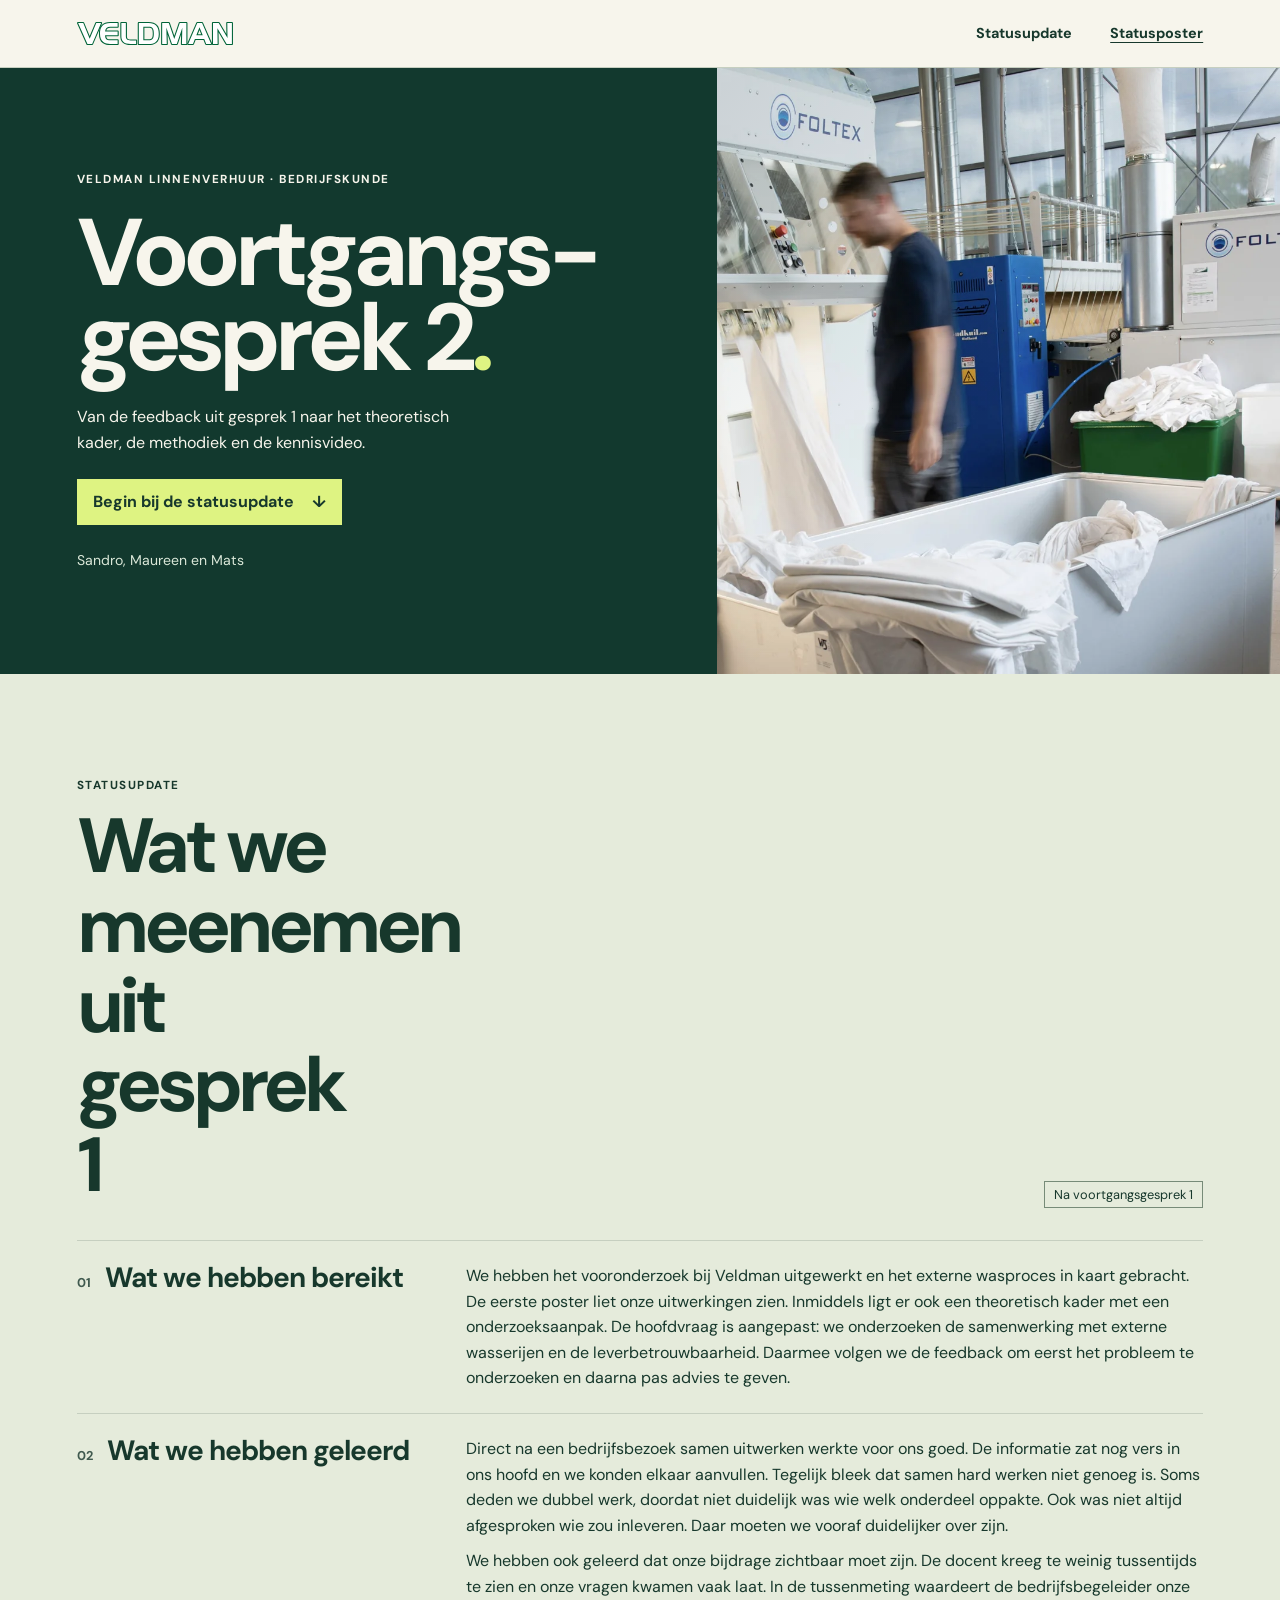
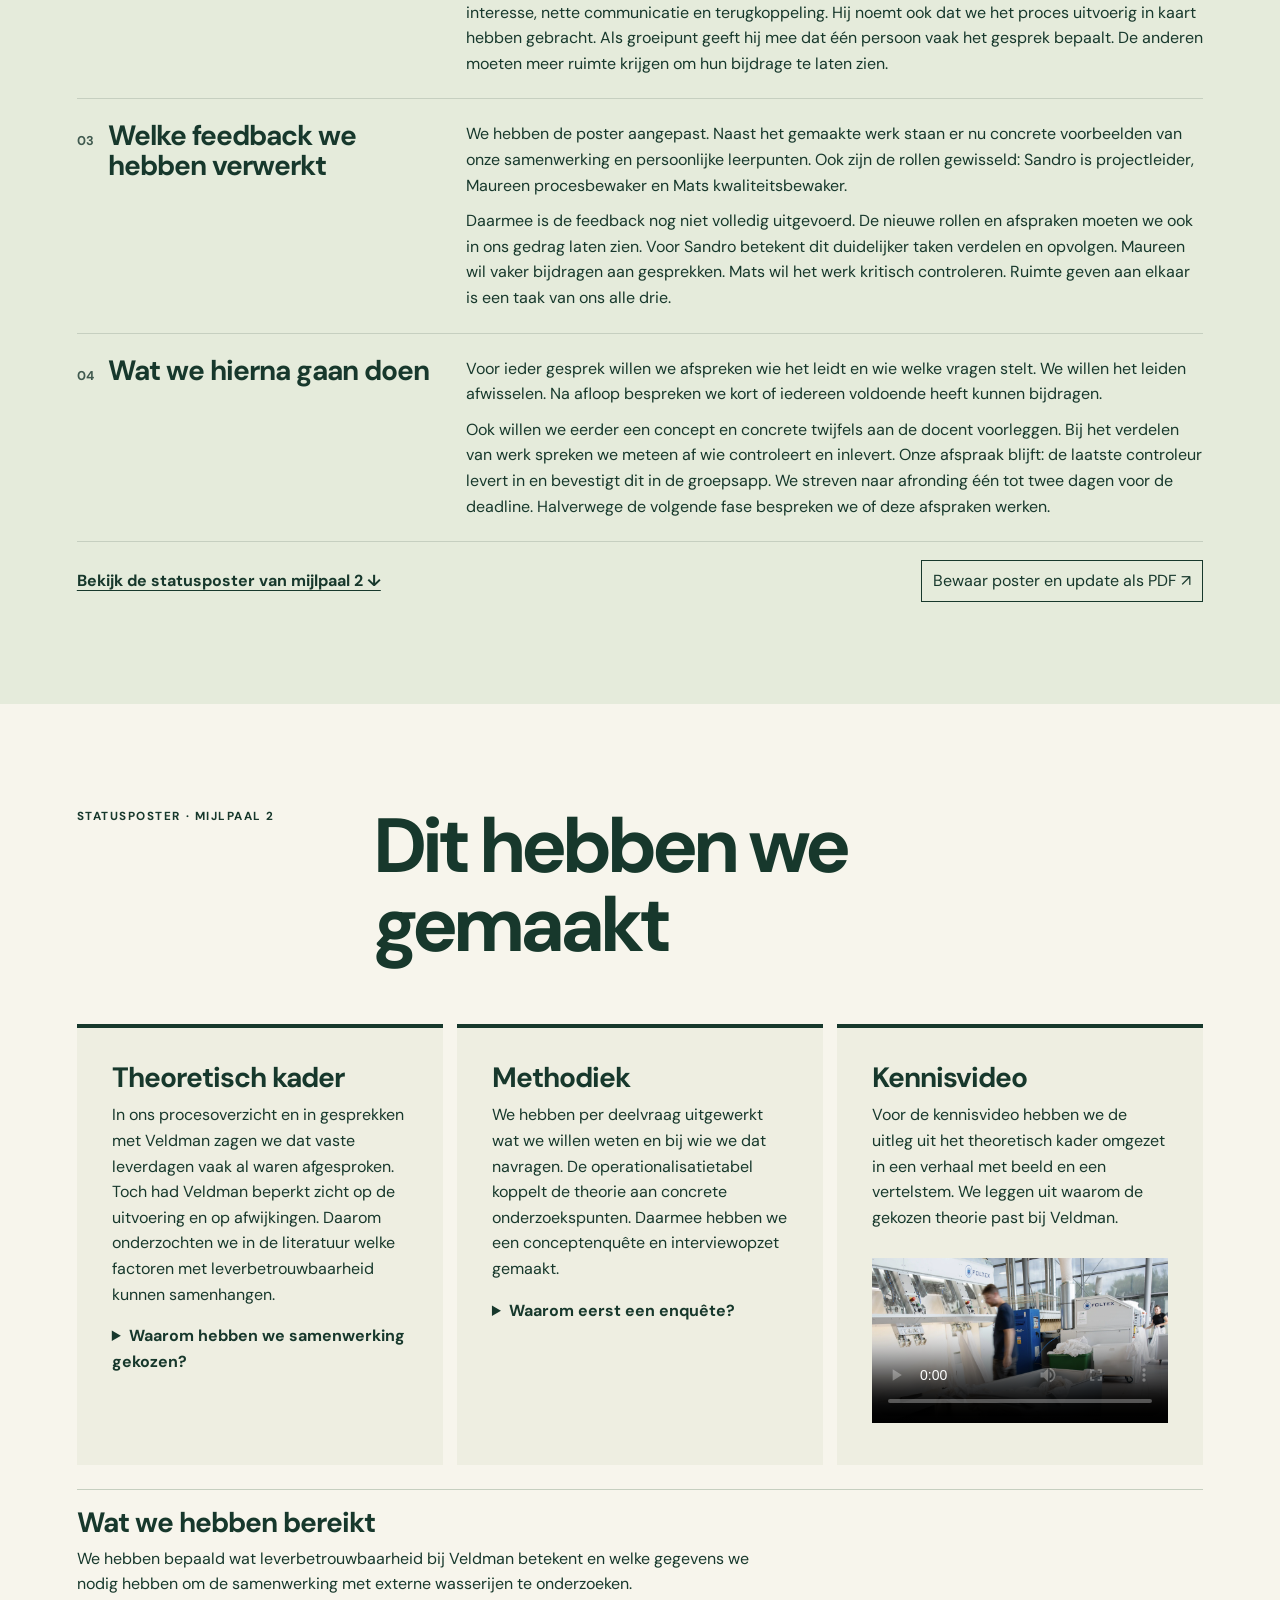
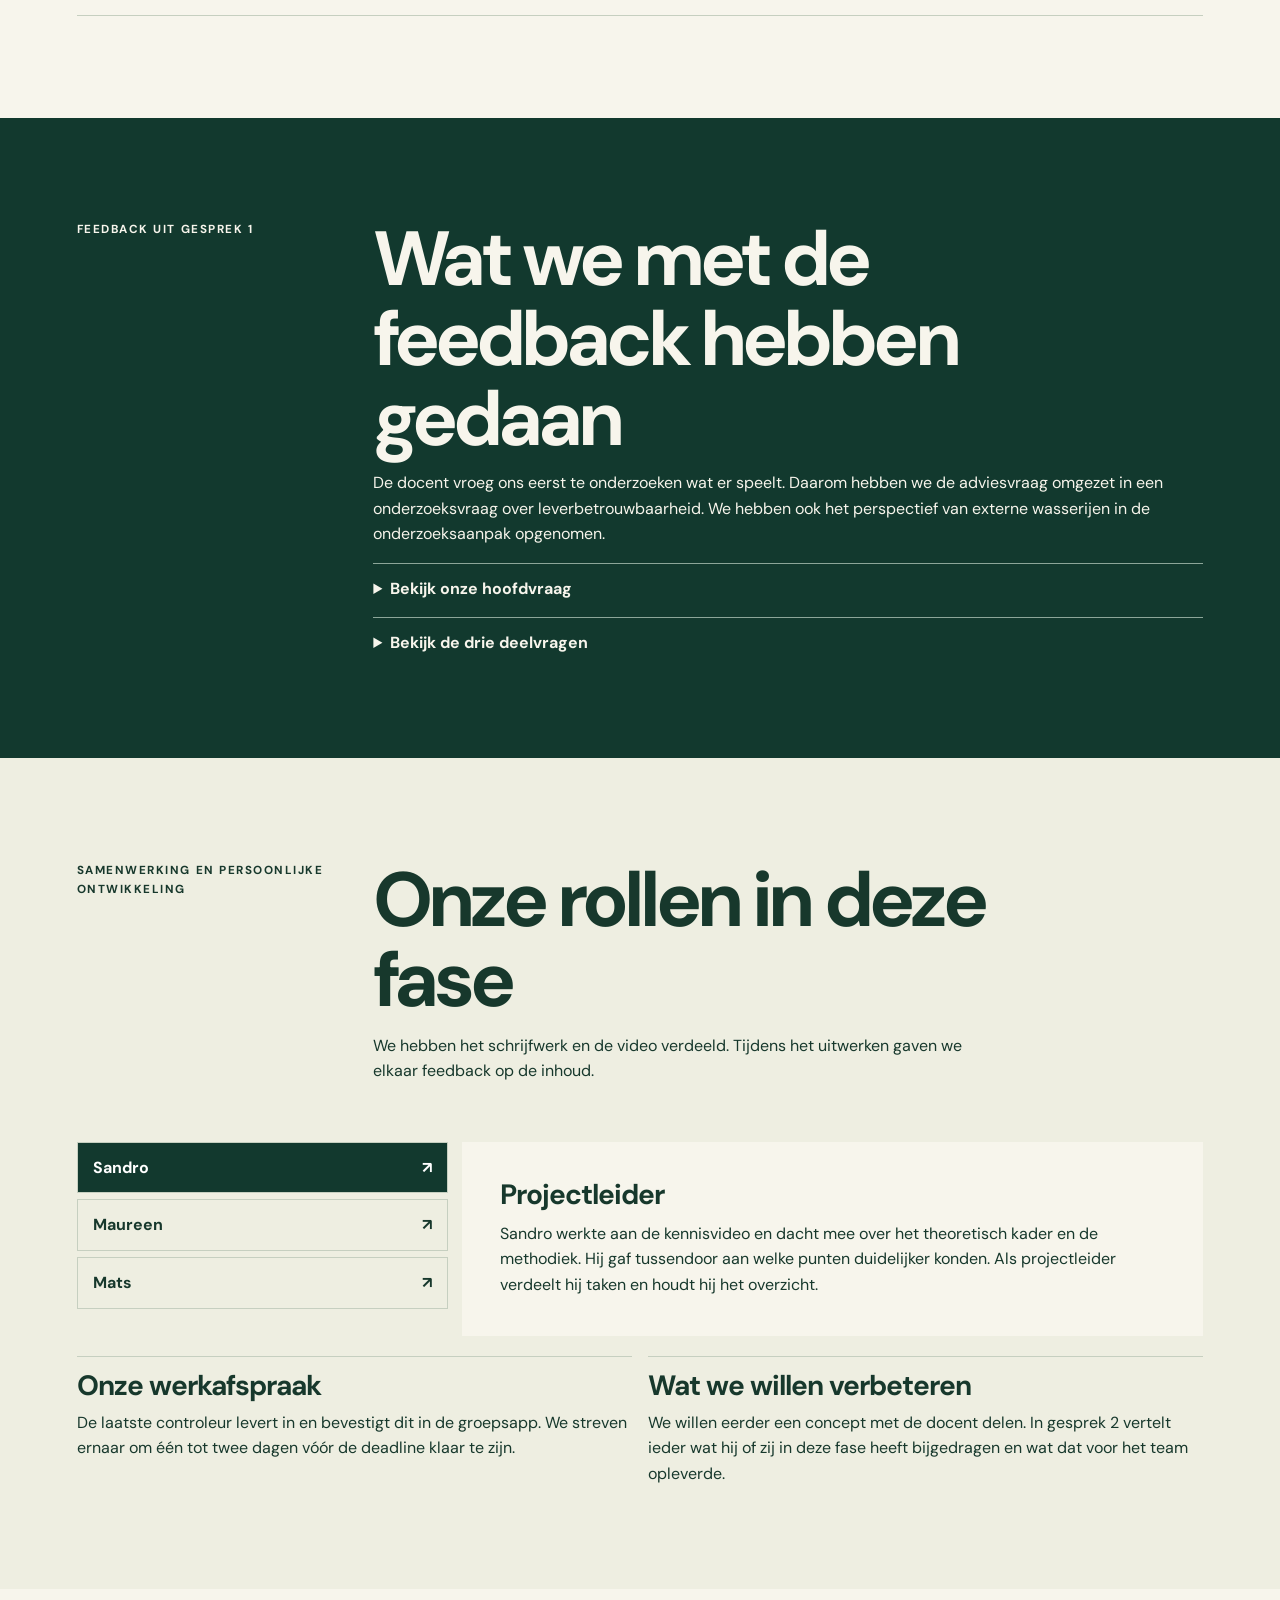
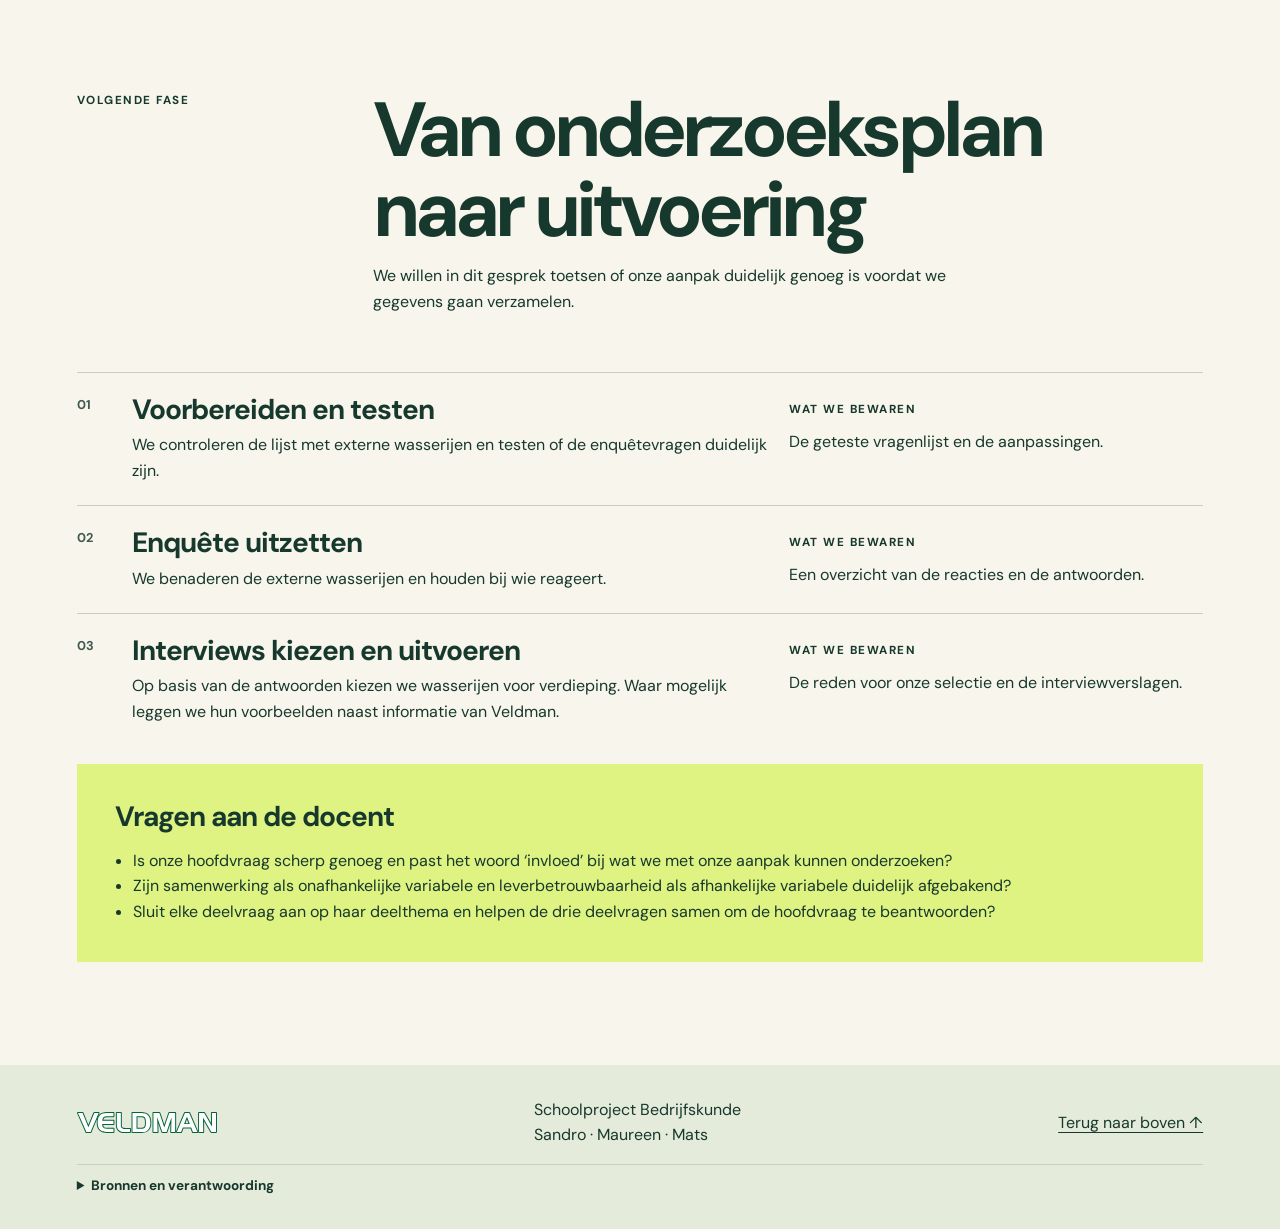
==== mijlpaal-2-preview/index.html @ d560891e "Add files via upload" ====
<!doctype html><html lang="nl"><head><meta charset="utf-8"><meta name="viewport" content="width=device-width,initial-scale=1"><meta name="theme-color" content="#006438"><meta name="description" content="Statusposter en statusupdate van Voortgangsgesprek 2 bij Veldman Linnenverhuur."><title>Veldman Linnenverhuur | Voortgangsgesprek 2</title><link rel="icon" href="veldman.svg" type="image/svg+xml"><link rel="preload" href="dm-regular.ttf" as="font" type="font/ttf" crossorigin><link rel="preload" href="dm-bold.ttf" as="font" type="font/ttf" crossorigin><link rel="stylesheet" href="style.css"><script src="app.js" defer></script></head><body>
<a class="skip" href="#inhoud">Ga naar de inhoud</a>
<header class="topbar"><a href="#start" aria-label="Veldman, naar boven"><img src="veldman.svg" width="156" height="26" alt="Veldman"></a><nav aria-label="Poster en update"><a href="#statusupdate">Statusupdate</a><a href="#verkenning">Statusposter</a></nav><span class="edition">GESPREK 02</span><div class="scroll-progress" aria-hidden="true"></div></header>
<main id="inhoud">
<section class="hero" id="start">
  <div class="hero-inner">
    <p class="eyebrow">Veldman Linnenverhuur · Bedrijfskunde</p>
    <h1>Voortgangs&shy;gesprek 2<span>.</span></h1>
    <p>Van de feedback uit gesprek 1 naar het theoretisch kader, de methodiek en de kennisvideo.</p>
    <a class="primary-link" href="#statusupdate">Begin bij de statusupdate <span aria-hidden="true">↓</span></a>
    <p class="byline">Sandro, Maureen en Mats</p>
  </div>
  <figure class="hero-photo"><img src="linnen.webp" alt="Linnenverwerking bij Veldman" fetchpriority="high"></figure>
</section>
<section class="status-update" id="statusupdate" aria-labelledby="update-title">
<div class="update-heading"><div><p class="eyebrow">Statusupdate</p><h2 id="update-title">Wat we meenemen uit gesprek 1</h2></div><div class="update-intro"><span class="update-stamp">Na voortgangsgesprek 1</span></div></div>
<div class="update-body">
<article class="update-row"><div class="update-row-title"><span class="update-index">01</span><h3>Wat we hebben bereikt</h3></div><div class="update-copy"><p>We hebben het vooronderzoek bij Veldman uitgewerkt en het externe wasproces in kaart gebracht. De eerste poster liet onze uitwerkingen zien. Inmiddels ligt er ook een theoretisch kader met een onderzoeksaanpak. De hoofdvraag is aangepast: we onderzoeken de samenwerking met externe wasserijen en de leverbetrouwbaarheid. Daarmee volgen we de feedback om eerst het probleem te onderzoeken en daarna pas advies te geven.</p></div></article>
<article class="update-row"><div class="update-row-title"><span class="update-index">02</span><h3>Wat we hebben geleerd</h3></div><div class="update-copy"><p>Direct na een bedrijfsbezoek samen uitwerken werkte voor ons goed. De informatie zat nog vers in ons hoofd en we konden elkaar aanvullen. Tegelijk bleek dat samen hard werken niet genoeg is. Soms deden we dubbel werk, doordat niet duidelijk was wie welk onderdeel oppakte. Ook was niet altijd afgesproken wie zou inleveren. Daar moeten we vooraf duidelijker over zijn.</p><p>We hebben ook geleerd dat onze bijdrage zichtbaar moet zijn. De docent kreeg te weinig tussentijds te zien en onze vragen kwamen vaak laat. In de tussenmeting waardeert de bedrijfsbegeleider onze interesse, nette communicatie en terugkoppeling. Hij noemt ook dat we het proces uitvoerig in kaart hebben gebracht. Als groeipunt geeft hij mee dat één persoon vaak het gesprek bepaalt. De anderen moeten meer ruimte krijgen om hun bijdrage te laten zien.</p></div></article>
<article class="update-row"><div class="update-row-title"><span class="update-index">03</span><h3>Welke feedback we hebben verwerkt</h3></div><div class="update-copy"><p>We hebben de poster aangepast. Naast het gemaakte werk staan er nu concrete voorbeelden van onze samenwerking en persoonlijke leerpunten. Ook zijn de rollen gewisseld: Sandro is projectleider, Maureen procesbewaker en Mats kwaliteitsbewaker.</p><p>Daarmee is de feedback nog niet volledig uitgevoerd. De nieuwe rollen en afspraken moeten we ook in ons gedrag laten zien. Voor Sandro betekent dit duidelijker taken verdelen en opvolgen. Maureen wil vaker bijdragen aan gesprekken. Mats wil het werk kritisch controleren. Ruimte geven aan elkaar is een taak van ons alle drie.</p></div></article>
<article class="update-row"><div class="update-row-title"><span class="update-index">04</span><h3>Wat we hierna gaan doen</h3></div><div class="update-copy"><p>Voor ieder gesprek willen we afspreken wie het leidt en wie welke vragen stelt. We willen het leiden afwisselen. Na afloop bespreken we kort of iedereen voldoende heeft kunnen bijdragen.</p><p>Ook willen we eerder een concept en concrete twijfels aan de docent voorleggen. Bij het verdelen van werk spreken we meteen af wie controleert en inlevert. Onze afspraak blijft: de laatste controleur levert in en bevestigt dit in de groepsapp. We streven naar afronding één tot twee dagen voor de deadline. Halverwege de volgende fase bespreken we of deze afspraken werken.</p></div></article>
<div class="update-end"><a href="#verkenning">Bekijk de statusposter van mijlpaal 2 ↓</a><button type="button" class="print-page">Bewaar poster en update als PDF ↗</button></div></div></section>
<section class="section exploration" id="verkenning">
<div class="section-heading"><p class="eyebrow">Statusposter · Mijlpaal 2</p><div><h2>Dit hebben we gemaakt</h2></div></div>
<div class="milestone-products">
<article class="synthesis"><h3>Theoretisch kader</h3><p>In ons procesoverzicht en in gesprekken met Veldman zagen we dat vaste leverdagen vaak al waren afgesproken. Toch had Veldman beperkt zicht op de uitvoering en op afwijkingen. Daarom onderzochten we in de literatuur welke factoren met leverbetrouwbaarheid kunnen samenhangen.</p><details><summary>Waarom hebben we samenwerking gekozen?</summary><p>Capaciteit, transport en het teruggeven van vuil linnen kunnen ook meespelen. Samenwerking sluit het best aan bij wat we in het vooronderzoek tegenkwamen. Veldman en de wasserijen moeten hun afspraken, informatie en opvolging op elkaar afstemmen. Met die drie onderdelen hebben we het thema uitgewerkt.</p><ul><li><strong>Procesafspraken.</strong> Welke afspraken maken Veldman en de wasserij over leveren en het afhandelen van afwijkingen?</li><li><strong>Informatievoorziening.</strong> Welke informatie delen ze, bijvoorbeeld via een pakbon, en wanneer komt die aan?</li><li><strong>Samenwerkingsgedrag.</strong> Wie neemt initiatief om een afwijking te melden en op te volgen?</li></ul></details></article>
<article class="synthesis"><h3>Methodiek</h3><p>We hebben per deelvraag uitgewerkt wat we willen weten en bij wie we dat navragen. De operationalisatietabel koppelt de theorie aan concrete onderzoekspunten. Daarmee hebben we een conceptenquête en interviewopzet gemaakt.</p><details><summary>Waarom eerst een enquête?</summary><p>Met de enquête brengen we verschillen tussen wasserijen in kaart. Daarna kiezen we gericht wie we interviewen om die verschillen te begrijpen. Waar mogelijk vergelijken we antwoorden met documenten. Een late pakbon zegt bijvoorbeeld wanneer Veldman informatie kreeg. De leverdatum bekijken we apart.</p></details></article>
<article class="synthesis"><h3>Kennisvideo</h3><p>Voor de kennisvideo hebben we de uitleg uit het theoretisch kader omgezet in een verhaal met beeld en een vertelstem. We leggen uit waarom de gekozen theorie past bij Veldman.</p>
<div class="knowledge-player">
<video aria-label="Kennisvideo Veldman Linnenverhuur" controls playsinline preload="metadata" poster="linnen.webp" src="kennisvideo.mp4">
  <a href="kennisvideo.mp4">Open de kennisvideo</a>
</video>
</div></article>
</div>
<aside class="milestone-outcome">
<h3>Wat we hebben bereikt</h3>
<p>We hebben bepaald wat leverbetrouwbaarheid bij Veldman betekent en welke gegevens we nodig hebben om de samenwerking met externe wasserijen te onderzoeken.</p>
</aside></section>
<section class="question-band"><span class="eyebrow">Feedback uit gesprek 1</span><div><h2>Wat we met de feedback hebben gedaan</h2><p>De docent vroeg ons eerst te onderzoeken wat er speelt. Daarom hebben we de adviesvraag omgezet in een onderzoeksvraag over leverbetrouwbaarheid. We hebben ook het perspectief van externe wasserijen in de onderzoeksaanpak opgenomen.</p><details><summary>Bekijk onze hoofdvraag</summary><p>In hoeverre heeft de samenwerking tussen Veldman Linnenverhuur en externe wasserijen invloed op de leverbetrouwbaarheid bij de levering van linnengoed aan klanten?</p></details><details><summary>Bekijk de drie deelvragen</summary><ol><li>In hoeverre hebben de procesafspraken tussen Veldman Linnenverhuur en externe wasserijen invloed op de leverbetrouwbaarheid?</li><li>In hoeverre heeft de informatievoorziening tussen Veldman Linnenverhuur en externe wasserijen invloed op de leverbetrouwbaarheid?</li><li>In hoeverre heeft het samenwerkingsgedrag tussen Veldman Linnenverhuur en externe wasserijen invloed op de leverbetrouwbaarheid?</li></ol></details></div></section>
<section class="team-section" id="team">
<div class="section-heading"><p class="eyebrow">Samenwerking en persoonlijke ontwikkeling</p><div><h2>Onze rollen in deze fase</h2><p>We hebben het schrijfwerk en de video verdeeld. Tijdens het uitwerken gaven we elkaar feedback op de inhoud.</p></div></div>
<div class="team-layout">
<div class="person-tabs" role="tablist" aria-label="Kies een teamlid"><button type="button" role="tab" id="person-tab-0" aria-controls="person-0" aria-selected="true" tabindex="0"><strong>Sandro</strong><b aria-hidden="true">↗</b></button><button type="button" role="tab" id="person-tab-1" aria-controls="person-1" aria-selected="false" tabindex="-1"><strong>Maureen</strong><b aria-hidden="true">↗</b></button><button type="button" role="tab" id="person-tab-2" aria-controls="person-2" aria-selected="false" tabindex="-1"><strong>Mats</strong><b aria-hidden="true">↗</b></button></div><div class="person-panels"><article class="person-panel" id="person-0" role="tabpanel" aria-labelledby="person-tab-0" tabindex="0"><div><h3>Projectleider</h3></div><div class="week-copy"><p>Sandro werkte aan de kennisvideo en dacht mee over het theoretisch kader en de methodiek. Hij gaf tussendoor aan welke punten duidelijker konden. Als projectleider verdeelt hij taken en houdt hij het overzicht.</p></div></article><article class="person-panel" id="person-1" role="tabpanel" aria-labelledby="person-tab-1" tabindex="0" hidden><div><h3>Procesbewaker</h3></div><div class="week-copy"><p>Maureen werkte vooral aan het theoretisch kader en de methodiek. Als procesbewaker let ze op de afstemming. Een voorbeeld van die rol is afspreken wanneer we elkaars stukken bespreken.</p></div></article><article class="person-panel" id="person-2" role="tabpanel" aria-labelledby="person-tab-2" tabindex="0" hidden><div><h3>Kwaliteitsbewaker</h3></div><div class="week-copy"><p>Mats werkte vooral aan het theoretisch kader en de methodiek en gaf aan waar iets duidelijker kon. Als kwaliteitsbewaker let hij op de samenhang. Een voorbeeld van die rol is controleren of elke deelvraag past bij het bijbehorende thema.</p></div></article></div>
</div>
<div class="team-bottom">
<div><h3>Onze werkafspraak</h3><p>De laatste controleur levert in en bevestigt dit in de groepsapp. We streven ernaar om één tot twee dagen vóór de deadline klaar te zijn.</p></div>
<div><h3>Wat we willen verbeteren</h3><p>We willen eerder een concept met de docent delen. In gesprek 2 vertelt ieder wat hij of zij in deze fase heeft bijgedragen en wat dat voor het team opleverde.</p></div>
</div></section>
<section class="section next-section" id="vervolg">
<div class="section-heading"><p class="eyebrow">Volgende fase</p><div><h2>Van onderzoeksplan naar uitvoering</h2><p>We willen in dit gesprek toetsen of onze aanpak duidelijk genoeg is voordat we gegevens gaan verzamelen.</p></div></div>
<div class="actions">
<article class="action"><span class="action-nr">01</span><div><h3>Voorbereiden en testen</h3><p>We controleren de lijst met externe wasserijen en testen of de enquêtevragen duidelijk zijn.</p></div><div class="evidence"><span class="eyebrow">Wat we bewaren</span><p>De geteste vragenlijst en de aanpassingen.</p></div></article>
<article class="action"><span class="action-nr">02</span><div><h3>Enquête uitzetten</h3><p>We benaderen de externe wasserijen en houden bij wie reageert.</p></div><div class="evidence"><span class="eyebrow">Wat we bewaren</span><p>Een overzicht van de reacties en de antwoorden.</p></div></article>
<article class="action"><span class="action-nr">03</span><div><h3>Interviews kiezen en uitvoeren</h3><p>Op basis van de antwoorden kiezen we wasserijen voor verdieping. Waar mogelijk leggen we hun voorbeelden naast informatie van Veldman.</p></div><div class="evidence"><span class="eyebrow">Wat we bewaren</span><p>De reden voor onze selectie en de interviewverslagen.</p></div></article>
</div><div class="synthesis"><h3>Vragen aan de docent</h3><ul>
<li>Is onze hoofdvraag scherp genoeg en past het woord ‘invloed’ bij wat we met onze aanpak kunnen onderzoeken?</li>
<li>Zijn samenwerking als onafhankelijke variabele en leverbetrouwbaarheid als afhankelijke variabele duidelijk afgebakend?</li>
<li>Sluit elke deelvraag aan op haar deelthema en helpen de drie deelvragen samen om de hoofdvraag te beantwoorden?</li>
</ul></div></section>
</main>
<footer><div class="footer-main"><img src="veldman.svg" width="140" alt="Veldman"><p>Schoolproject Bedrijfskunde<br>Sandro · Maureen · Mats</p><a href="#start">Terug naar boven ↑</a></div><details class="sources"><summary>Bronnen en verantwoording</summary><div><p>Studentenhandleiding (B01), feedback uit gesprek 1 (B15), oorspronkelijke poster (B26), samenwerkingsgesprek uit fase 1 (B27), theoretisch kader en methodiek (B32), tussenmeting van de bedrijfsbegeleider (B33) en de dia voor gesprek 1 (B34). De bijdragen en rollen in fase 2 zijn door Sandro doorgegeven. AI hielp met tekst en opmaak.</p></div></details></footer></body></html>
---- mijlpaal-2-preview/style.css ----
@font-face {
  font-family: DM Sans;
  src: url(dm-regular.ttf);
  font-display: swap;
}
@font-face {
  font-family: DM Sans;
  src: url(dm-bold.ttf);
  font-weight: 700;
  font-display: swap;
}
:root {
  --paper: #f7f5ec;
  --ink: #17382c;
  --muted: #405a4f;
  --dark: #12392e;
  --lime: #def382;
  --rule: #c6cfc0;
  --gutter: clamp(20px, 6vw, 96px);
  --section: clamp(44px, 8vw, 112px);
}
* { box-sizing: border-box; }
html { scroll-behavior: smooth; scroll-padding-top: 84px; }
body { margin: 0; color: var(--ink); background: var(--paper); font: 1rem/1.6 "DM Sans", sans-serif; }
h1, h2, h3, p, figure { margin: 0; }
h1, h2, h3 { line-height: 1.04; }
h1, h2 { letter-spacing: -.065em; }
h2 { font-size: clamp(2.35rem, 6vw, 5.45rem); max-width: 13ch; }
h3 { font-size: clamp(1.2rem, 2.3vw, 1.75rem); letter-spacing: -.035em; }
a { color: inherit; text-underline-offset: .25em; }
button, summary { cursor: pointer; }
button { font: inherit; color: inherit; }
:focus-visible { outline: 3px solid #427948; outline-offset: 5px; }
img { display: block; max-width: 100%; }
.skip { position: fixed; top: 8px; left: 8px; z-index: 10; transform: translateY(-150%); padding: 8px; background: white; }
.skip:focus { transform: none; }
.topbar {
  position: sticky; top: 0; z-index: 5;
  display: flex; justify-content: space-between; align-items: center; gap: 16px;
  min-height: 68px; padding: 12px var(--gutter);
  background: var(--paper); border-bottom: 1px solid var(--rule);
}
.topbar img { width: clamp(94px, 15vw, 156px); height: auto; }
.topbar nav { display: flex; gap: clamp(12px, 3vw, 42px); font-size: .9rem; font-weight: 700; }
.topbar nav a { text-decoration: none; }
.topbar nav a:hover, .topbar nav a.active { text-decoration: underline; }
.edition { display: none; }
.scroll-progress { position: absolute; bottom: -1px; left: 0; height: 3px; background: #78a548; }
.hero { display: grid; grid-template-columns: 1.12fr .88fr; color: var(--paper); background: var(--dark); }
.hero-inner { padding: var(--section) var(--gutter); align-self: center; }
.eyebrow { font-size: .73rem; font-weight: 700; letter-spacing: .13em; text-transform: uppercase; }
.hero h1 { margin: .22em 0 .25em; font-size: clamp(3.35rem, 7.4vw, 8.1rem); line-height: .9; overflow-wrap: anywhere; }
.hero h1 span { color: var(--lime); }
.hero-inner > p:not(.eyebrow) { max-width: 34ch; }
.hero-photo { min-width: 0; position: relative; overflow: hidden; }
.hero-photo img { position: absolute; width: 100%; height: 100%; object-fit: cover; object-position: 55% center; }
.hero-photo::after { content: ""; position: absolute; inset: 0; background: linear-gradient(135deg, #17382c22, transparent 55%); pointer-events: none; }
.primary-link { display: inline-flex; gap: 18px; align-items: center; padding: 10px 16px; margin: 24px 0; color: var(--ink); background: var(--lime); text-decoration: none; font-weight: 700; }
.primary-link:hover { background: white; }
.byline { color: #dbe8d9; font-size: .88rem; }
.section, .team-section, .status-update, .question-band, footer { padding: var(--section) var(--gutter); }
.section-heading, .update-heading, .question-band { display: grid; grid-template-columns: minmax(130px, 1fr) minmax(0, 3fr); gap: 20px; }
.section-heading { margin-bottom: clamp(24px, 5vw, 58px); }
.section-heading p:last-child:not(.eyebrow) { margin-top: 12px; max-width: 56ch; }
.status-update { background: #e5ebdb; }
.update-heading { align-items: end; }
.update-heading h2 { margin-top: 12px; }
.update-intro { justify-self: end; align-self: end; }
.update-stamp { border: 1px solid #778b78; padding: 4px 9px; font-size: .8rem; white-space: nowrap; }
.update-body { margin-top: 34px; }
.update-row, .action { display: grid; gap: 20px; border-top: 1px solid var(--rule); padding: 22px 0; }
.update-row { grid-template-columns: 1fr 2fr; }
.update-row-title { display: flex; gap: 14px; align-items: baseline; }
.update-index, .action-nr { color: var(--muted); font-size: .8rem; font-weight: 700; font-variant-numeric: tabular-nums; }
.update-copy p + p { margin-top: 10px; }
.update-end { display: flex; flex-wrap: wrap; justify-content: space-between; align-items: center; gap: 12px; border-top: 1px solid var(--rule); padding-top: 18px; }
.update-end a { font-weight: 700; }
.print-page { border: 1px solid currentColor; background: transparent; padding: 7px 11px; }
.print-page:hover { background: var(--paper); }
.milestone-products { display: grid; grid-template-columns: repeat(3, minmax(0, 1fr)); gap: 14px; }
.milestone-products article { padding: clamp(18px, 3vw, 35px); border-top: 4px solid var(--ink); background: #eeeee1; }
.milestone-products article:hover { background: #e8ecdc; }
.synthesis p, .question-band p, .team-bottom p { margin-top: 10px; }
details { margin-top: 16px; }
summary { font-weight: 700; }
details li + li { margin-top: 8px; }
.question-band { color: var(--paper); background: var(--dark); }
.question-band details { border-top: 1px solid #8ca699; padding-top: 12px; }
.team-section { background: #eeeee1; }
.team-layout { display: grid; grid-template-columns: 1fr 2fr; gap: 14px; }
.person-tabs { display: flex; flex-direction: column; gap: 6px; }
.person-tabs button { text-align: left; padding: 12px 15px; display: flex; justify-content: space-between; background: transparent; border: 1px solid var(--rule); }
.person-tabs button[aria-selected=true] { background: var(--dark); color: white; }
.person-panel { background: var(--paper); padding: clamp(18px, 4vw, 38px); height: 100%; }
.person-panel p { margin-top: 12px; }
.panel-enter { animation: panel-in .24s ease-out both; }
@keyframes panel-in { from { opacity: .55; transform: translateY(4px); } to { opacity: 1; transform: none; } }
.team-bottom { margin-top: 20px; display: grid; grid-template-columns: 1fr 1fr; gap: 16px; }
.team-bottom > div { border-top: 1px solid var(--rule); padding-top: 14px; }
.action { grid-template-columns: 35px 1fr .65fr; }
.action p { margin-top: 8px; }
.next-section .synthesis { background: var(--lime); padding: clamp(18px, 4vw, 38px); margin-top: 18px; }
.next-section .synthesis ul { margin-bottom: 0; padding-left: 1.15em; }
footer { background: #e5ebdb; padding-block: 32px; }
.footer-main { display: flex; justify-content: space-between; flex-wrap: wrap; gap: 16px; align-items: center; }
.sources { font-size: .85rem; border-top: 1px solid var(--rule); padding-top: 10px; }
@media (max-width: 790px) {
  .hero { grid-template-columns: 1fr; }
  .hero-photo { min-height: 230px; }
  .section-heading, .update-heading, .question-band { grid-template-columns: 1fr; }
  .update-intro { justify-self: start; }
  .milestone-products { grid-template-columns: 1fr; }
}
@media (max-width: 520px) {
  .update-row, .team-layout, .team-bottom { grid-template-columns: 1fr; }
  .action { grid-template-columns: 24px 1fr; gap: 10px; }
  .action .evidence { grid-column: 2; }
}
@media (prefers-reduced-motion: reduce) {
  html { scroll-behavior: auto; }
  .panel-enter { animation: none; }
}
@media print {
  :root { --section: 24px; --gutter: 16px; }
  .topbar, .hero-photo, .primary-link, .print-page, .update-end, .person-tabs, .skip { display: none; }
  .hero, .question-band { color: var(--ink); background: white; }
  .byline { color: var(--ink); }
  .hero { display: block; }
  .hero h1 { font-size: 48px; }
  h2 { font-size: 32px; }
  .status-update { background: white; }
  .team-layout, .milestone-products { display: block; }
  .milestone-products article, .person-panel, .action, .update-row { break-inside: avoid; }
  .person-panel[hidden] { display: block; }
  .person-panel { height: auto; }
}

.milestone-outcome { margin-top: 24px; padding: 18px 0; border-block: 1px solid var(--rule); }
.milestone-outcome p { margin-top: 8px; max-width: 65ch; }
.knowledge-player { margin-top: 16px; }
.knowledge-player video { width: 100%; margin-top: 12px; background: #111; }
@media print { .knowledge-player { display: none; } }
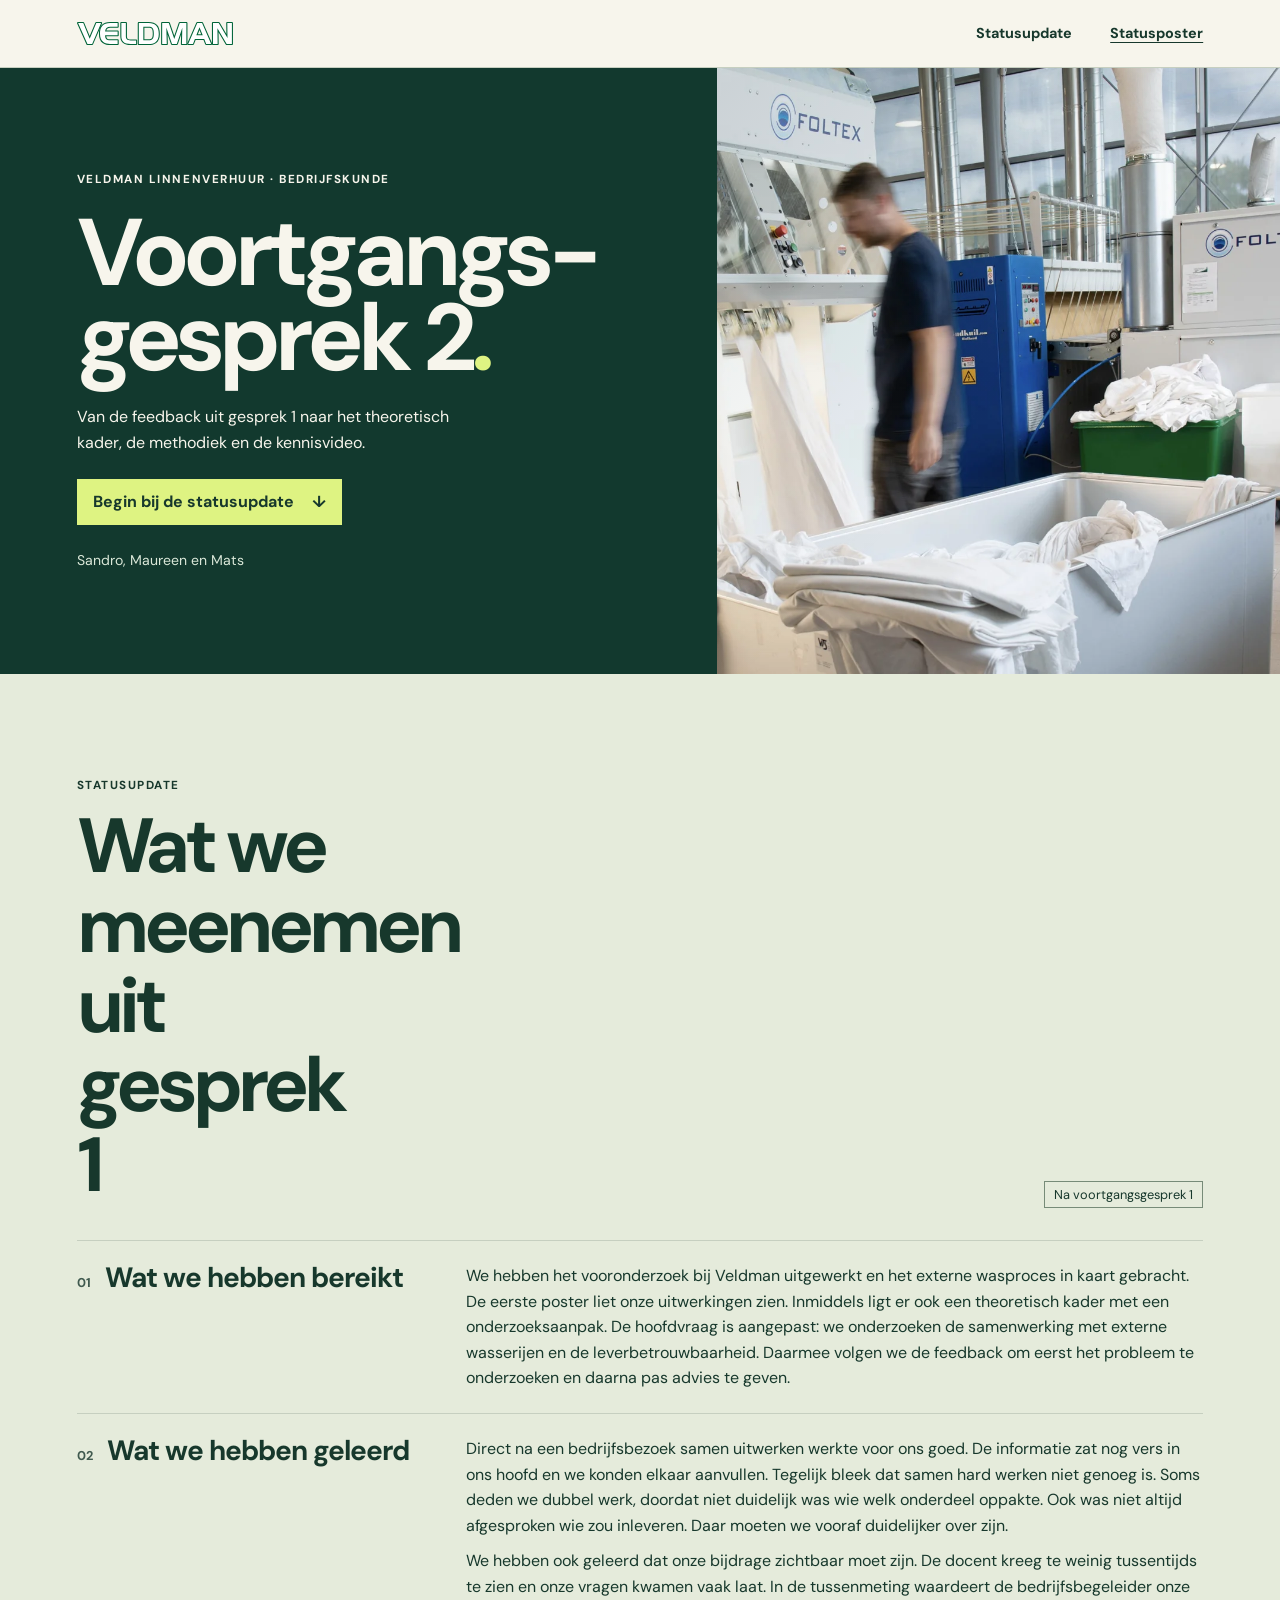
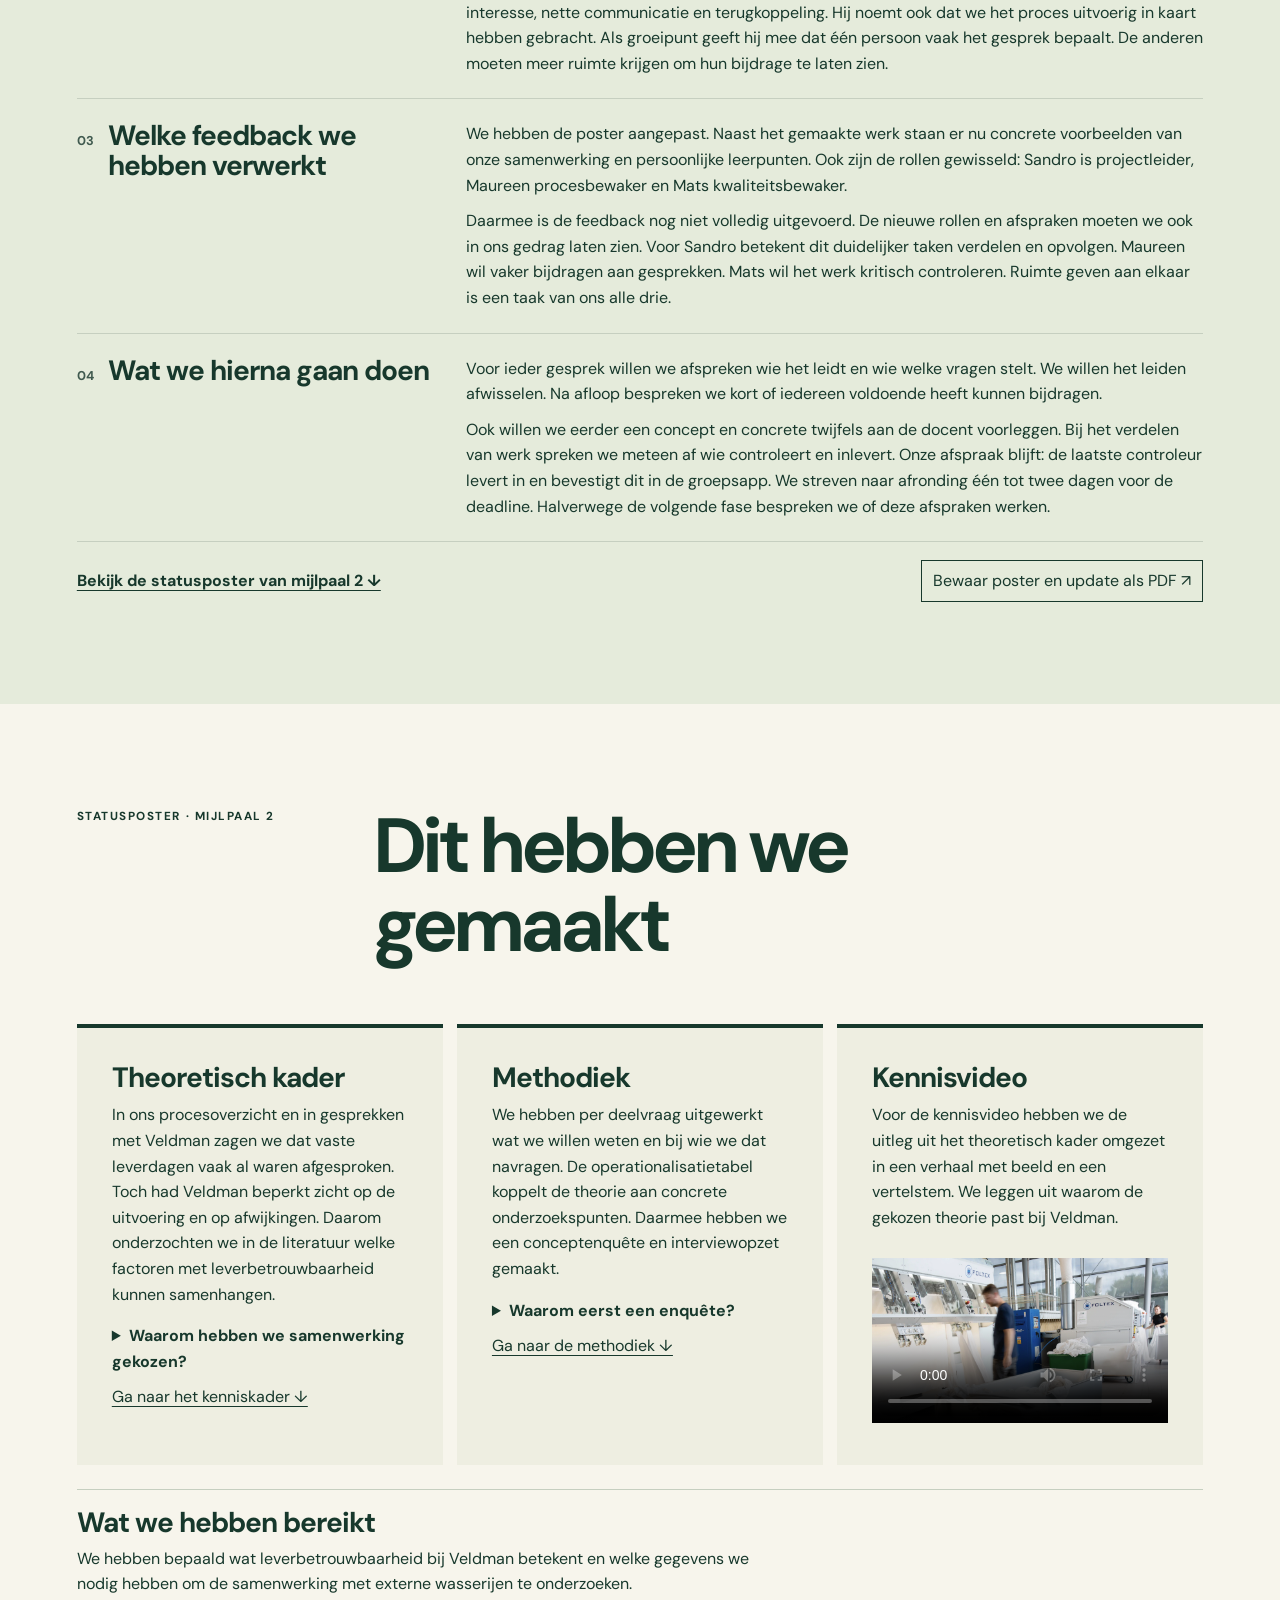
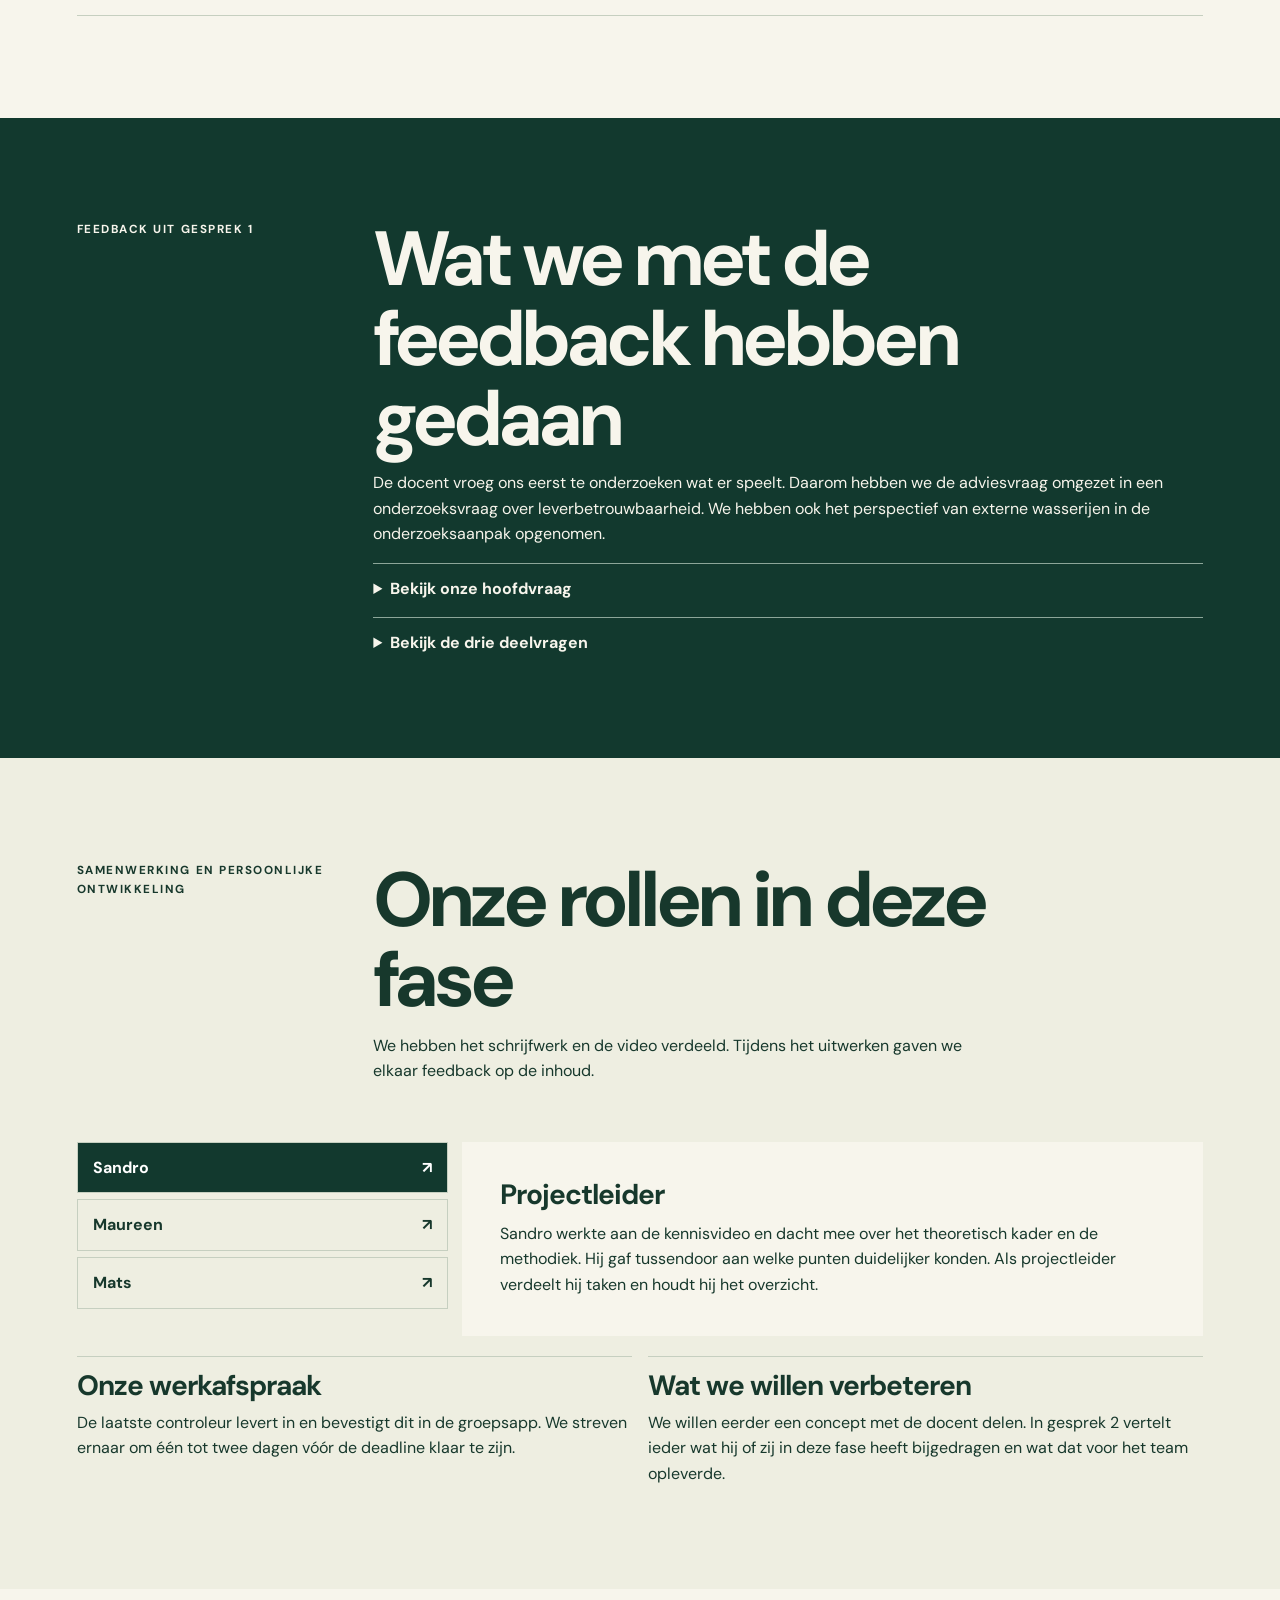
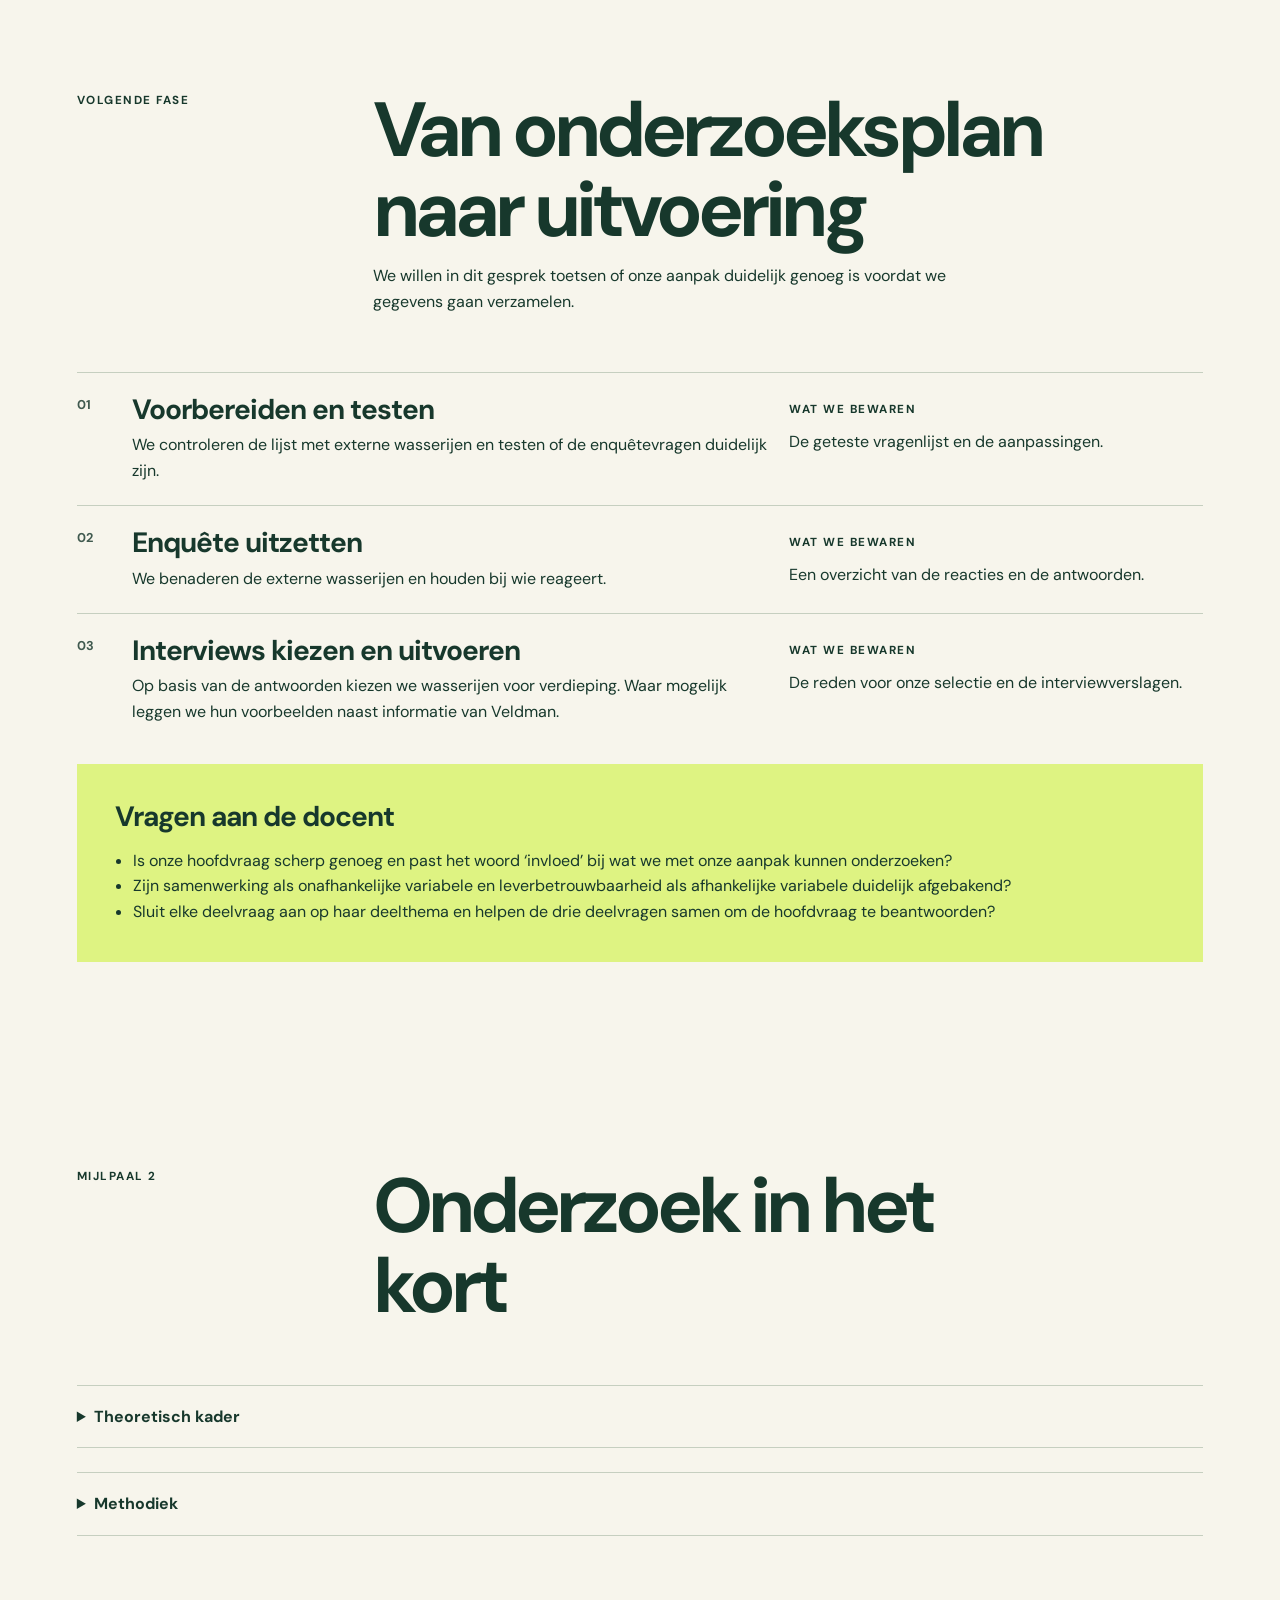
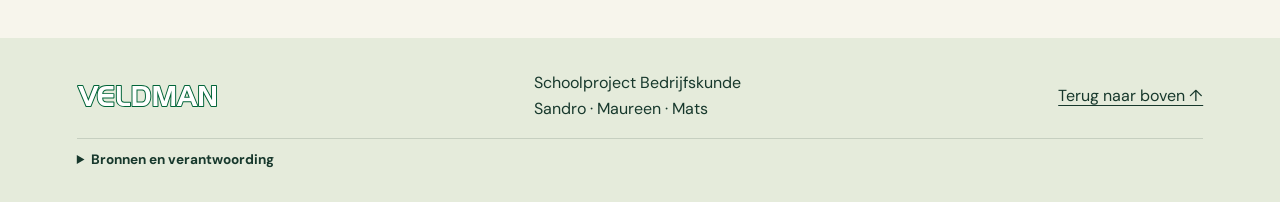
==== commit 8dd4bb70: "Voeg kenniskader en methodiek toe aan statusposter" ====
--- a/mijlpaal-2-preview/index.html
+++ b/mijlpaal-2-preview/index.html
@@ -23,8 +23,8 @@
 <section class="section exploration" id="verkenning">
 <div class="section-heading"><p class="eyebrow">Statusposter · Mijlpaal 2</p><div><h2>Dit hebben we gemaakt</h2></div></div>
 <div class="milestone-products">
-<article class="synthesis"><h3>Theoretisch kader</h3><p>In ons procesoverzicht en in gesprekken met Veldman zagen we dat vaste leverdagen vaak al waren afgesproken. Toch had Veldman beperkt zicht op de uitvoering en op afwijkingen. Daarom onderzochten we in de literatuur welke factoren met leverbetrouwbaarheid kunnen samenhangen.</p><details><summary>Waarom hebben we samenwerking gekozen?</summary><p>Capaciteit, transport en het teruggeven van vuil linnen kunnen ook meespelen. Samenwerking sluit het best aan bij wat we in het vooronderzoek tegenkwamen. Veldman en de wasserijen moeten hun afspraken, informatie en opvolging op elkaar afstemmen. Met die drie onderdelen hebben we het thema uitgewerkt.</p><ul><li><strong>Procesafspraken.</strong> Welke afspraken maken Veldman en de wasserij over leveren en het afhandelen van afwijkingen?</li><li><strong>Informatievoorziening.</strong> Welke informatie delen ze, bijvoorbeeld via een pakbon, en wanneer komt die aan?</li><li><strong>Samenwerkingsgedrag.</strong> Wie neemt initiatief om een afwijking te melden en op te volgen?</li></ul></details></article>
-<article class="synthesis"><h3>Methodiek</h3><p>We hebben per deelvraag uitgewerkt wat we willen weten en bij wie we dat navragen. De operationalisatietabel koppelt de theorie aan concrete onderzoekspunten. Daarmee hebben we een conceptenquête en interviewopzet gemaakt.</p><details><summary>Waarom eerst een enquête?</summary><p>Met de enquête brengen we verschillen tussen wasserijen in kaart. Daarna kiezen we gericht wie we interviewen om die verschillen te begrijpen. Waar mogelijk vergelijken we antwoorden met documenten. Een late pakbon zegt bijvoorbeeld wanneer Veldman informatie kreeg. De leverdatum bekijken we apart.</p></details></article>
+<article class="synthesis"><h3>Theoretisch kader</h3><p>In ons procesoverzicht en in gesprekken met Veldman zagen we dat vaste leverdagen vaak al waren afgesproken. Toch had Veldman beperkt zicht op de uitvoering en op afwijkingen. Daarom onderzochten we in de literatuur welke factoren met leverbetrouwbaarheid kunnen samenhangen.</p><details><summary>Waarom hebben we samenwerking gekozen?</summary><p>Capaciteit, transport en het teruggeven van vuil linnen kunnen ook meespelen. Samenwerking sluit het best aan bij wat we in het vooronderzoek tegenkwamen. Veldman en de wasserijen moeten hun afspraken, informatie en opvolging op elkaar afstemmen. Met die drie onderdelen hebben we het thema uitgewerkt.</p><ul><li><strong>Procesafspraken.</strong> Welke afspraken maken Veldman en de wasserij over leveren en het afhandelen van afwijkingen?</li><li><strong>Informatievoorziening.</strong> Welke informatie delen ze, bijvoorbeeld via een pakbon, en wanneer komt die aan?</li><li><strong>Samenwerkingsgedrag.</strong> Wie neemt initiatief om een afwijking te melden en op te volgen?</li></ul></details><p><a href="#kenniskader-in-het-kort" onclick="document.getElementById('kenniskader-in-het-kort').open = true">Ga naar het kenniskader ↓</a></p></article>
+<article class="synthesis"><h3>Methodiek</h3><p>We hebben per deelvraag uitgewerkt wat we willen weten en bij wie we dat navragen. De operationalisatietabel koppelt de theorie aan concrete onderzoekspunten. Daarmee hebben we een conceptenquête en interviewopzet gemaakt.</p><details><summary>Waarom eerst een enquête?</summary><p>Met de enquête brengen we verschillen tussen wasserijen in kaart. Daarna kiezen we gericht wie we interviewen om die verschillen te begrijpen. Waar mogelijk vergelijken we antwoorden met documenten. Een late pakbon zegt bijvoorbeeld wanneer Veldman informatie kreeg. De leverdatum bekijken we apart.</p></details><p><a href="#methodiek-in-het-kort" onclick="document.getElementById('methodiek-in-het-kort').open = true">Ga naar de methodiek ↓</a></p></article>
 <article class="synthesis"><h3>Kennisvideo</h3><p>Voor de kennisvideo hebben we de uitleg uit het theoretisch kader omgezet in een verhaal met beeld en een vertelstem. We leggen uit waarom de gekozen theorie past bij Veldman.</p>
 <div class="knowledge-player">
 <video aria-label="Kennisvideo Veldman Linnenverhuur" controls playsinline preload="metadata" poster="linnen.webp" src="kennisvideo.mp4">
@@ -57,5 +57,36 @@
 <li>Zijn samenwerking als onafhankelijke variabele en leverbetrouwbaarheid als afhankelijke variabele duidelijk afgebakend?</li>
 <li>Sluit elke deelvraag aan op haar deelthema en helpen de drie deelvragen samen om de hoofdvraag te beantwoorden?</li>
 </ul></div></section>
+<section class="section exploration" id="onderzoek-in-het-kort" aria-labelledby="onderzoek-titel">
+  <div class="section-heading">
+    <p class="eyebrow">Mijlpaal 2</p>
+    <div><h2 id="onderzoek-titel">Onderzoek in het kort</h2></div>
+  </div>
+  <details class="milestone-outcome" id="kenniskader-in-het-kort">
+    <summary>Theoretisch kader</summary>
+    <ul>
+      <li><strong>Afhankelijke variabele.</strong> Leverbetrouwbaarheid gaat over leveren op de afgesproken dag, met de afgesproken aantallen voor zover die zijn vastgelegd, en bij de juiste klant of locatie.</li>
+      <li><strong>Mogelijke verklaringen.</strong> Capaciteit van de wasserij, logistiek en transport, het teruggeven van vuil linnen en de samenwerking tussen Veldman en de wasserijen.</li>
+      <li><strong>Centraal thema en gekozen onafhankelijke variabele.</strong> Samenwerking met externe wasserijen. Uit het vooronderzoek bleek dat er al leverafspraken waren, maar dat Veldman beperkt zicht had op de uitvoering. De literatuur helpt om die samenwerking te bekijken via afspraken, informatie en gedrag.</li>
+      <li><strong>Verwachte samenhang.</strong> Goede afstemming kan helpen om afwijkingen eerder te zien en samen bij te sturen. In het veldonderzoek bekijken we hoe dit samenhangt met leverbetrouwbaarheid.</li>
+    </ul>
+    <h3>Drie deelthema’s en tien indicatoren</h3>
+    <ul>
+      <li><strong>Procesafspraken.</strong> Duidelijkheid en eenduidigheid van afspraken. Verdeling van taken en verantwoordelijkheden. Afspraken bij wijzigingen en over wie wordt ingeschakeld bij problemen.</li>
+      <li><strong>Informatievoorziening.</strong> Tijdigheid. Volledigheid. Juistheid en controleerbaarheid. Beschikbaarheid en vindbaarheid.</li>
+      <li><strong>Samenwerkingsgedrag.</strong> Uit jezelf afwijkingen signaleren en melden. Opvolging en terugkoppeling. Samen problemen oplossen.</li>
+    </ul>
+  </details>
+  <details class="milestone-outcome" id="methodiek-in-het-kort">
+    <summary>Methodiek</summary>
+    <ul>
+      <li><strong>Onderzoeksopzet.</strong> Eerst een verkennende enquête om verschillen tussen wasserijen in kaart te brengen. Daarna interviews om die verschillen beter te begrijpen.</li>
+      <li><strong>Wie we benaderen.</strong> We proberen alle actieve externe wasserijen te bereiken. Voor de interviews kiezen we gericht wasserijen met verschillende werkwijzen en spreken we betrokken medewerkers van Veldman.</li>
+      <li><strong>Per deelvraag.</strong> Elk deelthema heeft één deelvraag. De operationalisatietabel koppelt de indicatoren aan enquêtevragen, interviewvragen en beschikbare documenten.</li>
+      <li><strong>Analyse.</strong> We vatten de enquête samen, ordenen de interviews per thema en leggen de uitkomsten per indicator naast elkaar. Waar mogelijk controleren we uitspraken met documenten en voorbeelden van leveringen.</li>
+      <li><strong>Betrouwbaarheid en validiteit.</strong> We testen de vragenlijst vooraf, gebruiken dezelfde kernvragen en leggen keuzes over selectie en analyse vast. We controleren of de vragen de bedoelde indicatoren meten.</li>
+    </ul>
+  </details>
+</section>
 </main>
-<footer><div class="footer-main"><img src="veldman.svg" width="140" alt="Veldman"><p>Schoolproject Bedrijfskunde<br>Sandro · Maureen · Mats</p><a href="#start">Terug naar boven ↑</a></div><details class="sources"><summary>Bronnen en verantwoording</summary><div><p>Studentenhandleiding (B01), feedback uit gesprek 1 (B15), oorspronkelijke poster (B26), samenwerkingsgesprek uit fase 1 (B27), theoretisch kader en methodiek (B32), tussenmeting van de bedrijfsbegeleider (B33) en de dia voor gesprek 1 (B34). De bijdragen en rollen in fase 2 zijn door Sandro doorgegeven. AI hielp met tekst en opmaak.</p></div></details></footer></body></html>
+<footer><div class="footer-main"><img src="veldman.svg" width="140" alt="Veldman"><p>Schoolproject Bedrijfskunde<br>Sandro · Maureen · Mats</p><a href="#start">Terug naar boven ↑</a></div><details class="sources"><summary>Bronnen en verantwoording</summary><div><p>Studentenhandleiding (B01), feedback uit gesprek 1 (B15), uitleg kenniskader en methodiek (B16), voorbeeld centraal thema (B25), oorspronkelijke poster (B26), samenwerkingsgesprek uit fase 1 (B27), theoretisch kader en methodiek (B32), tussenmeting van de bedrijfsbegeleider (B33) en de dia voor gesprek 1 (B34). De bijdragen en rollen in fase 2 zijn door Sandro doorgegeven. AI hielp met tekst en opmaak.</p></div></details></footer></body></html>
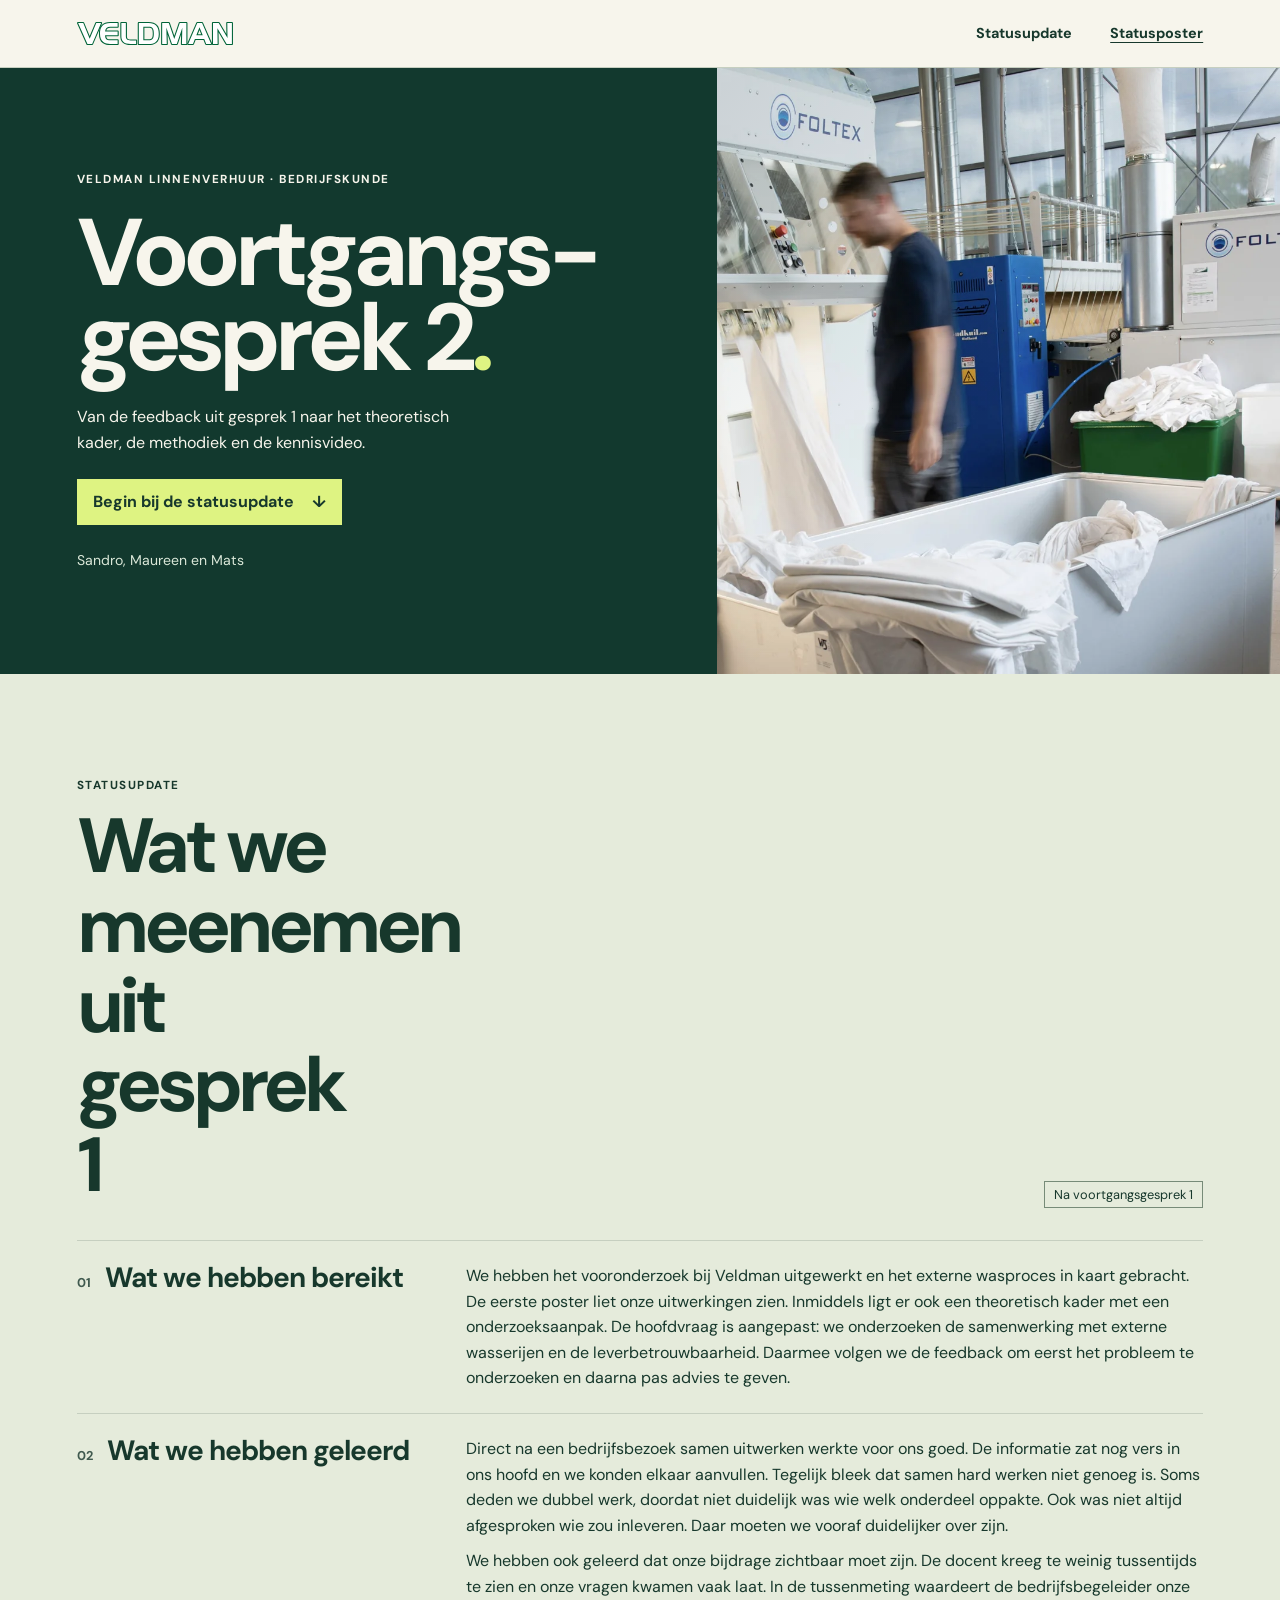
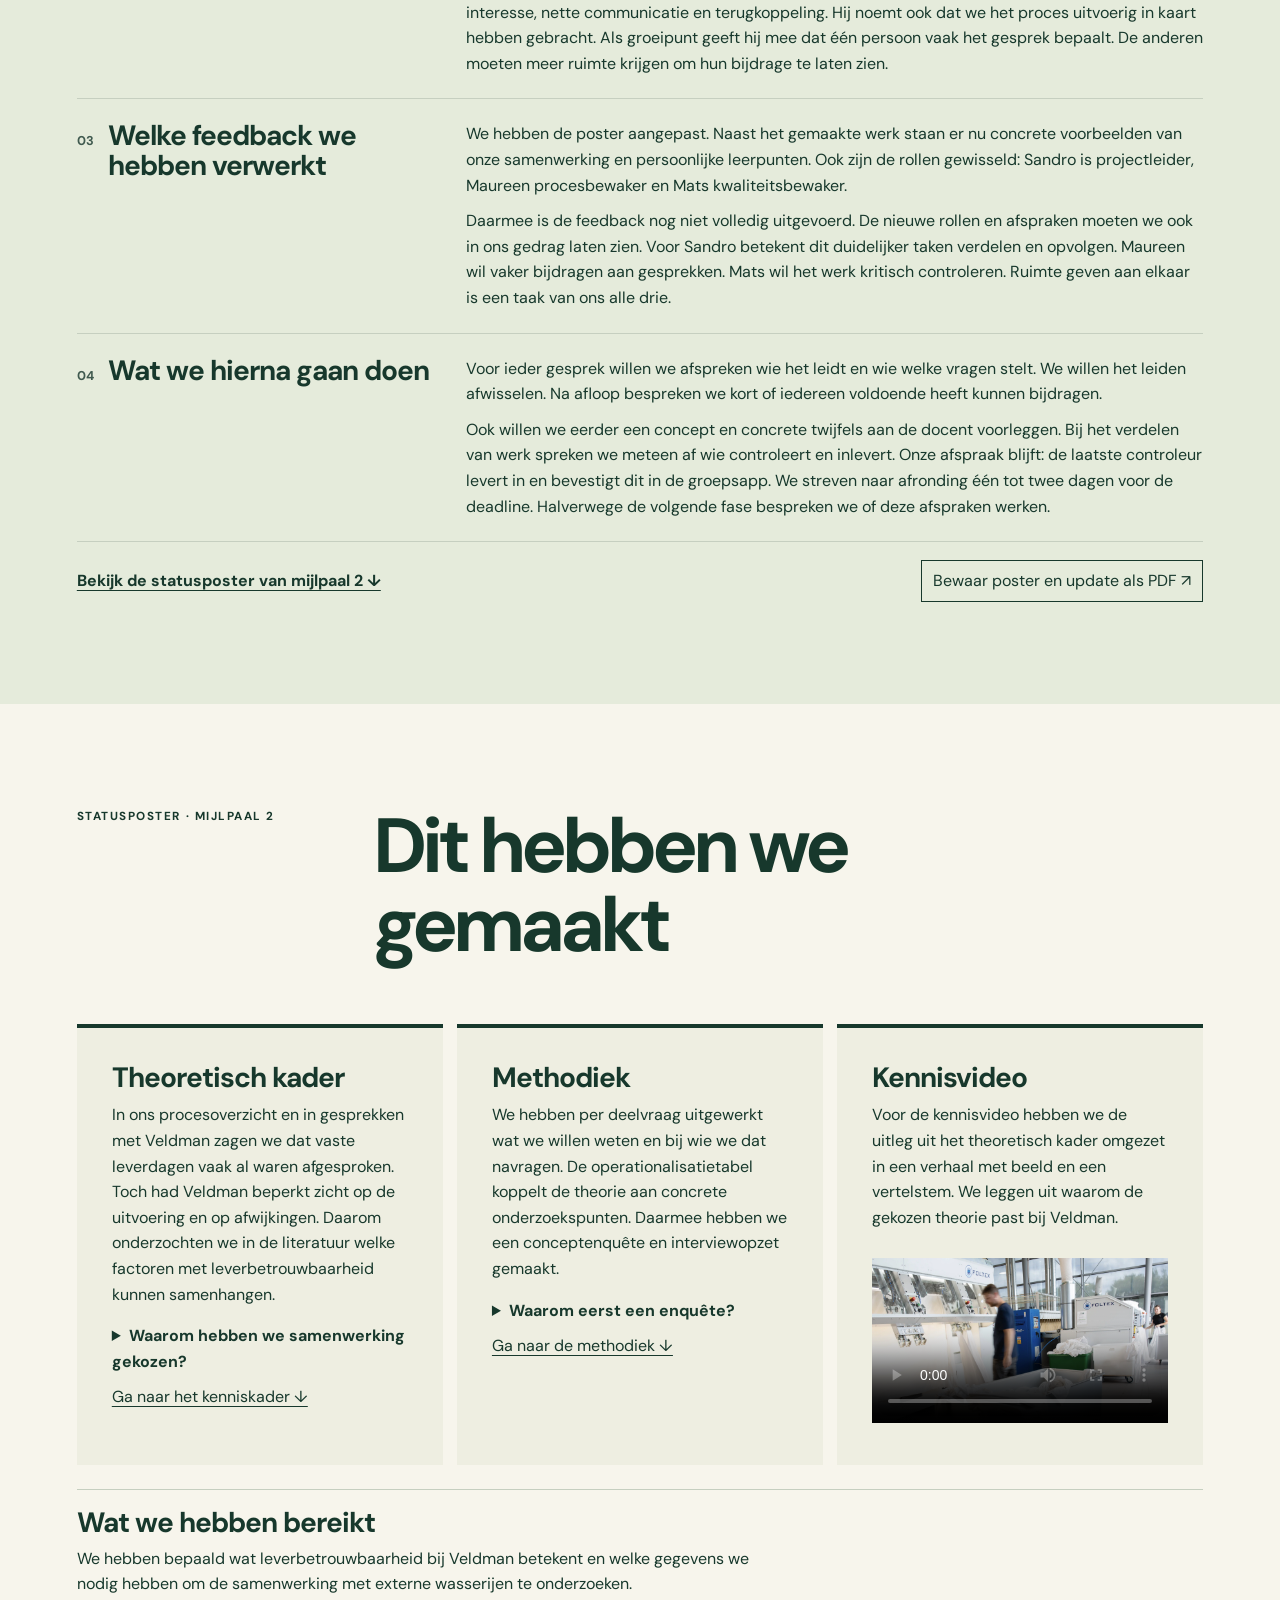
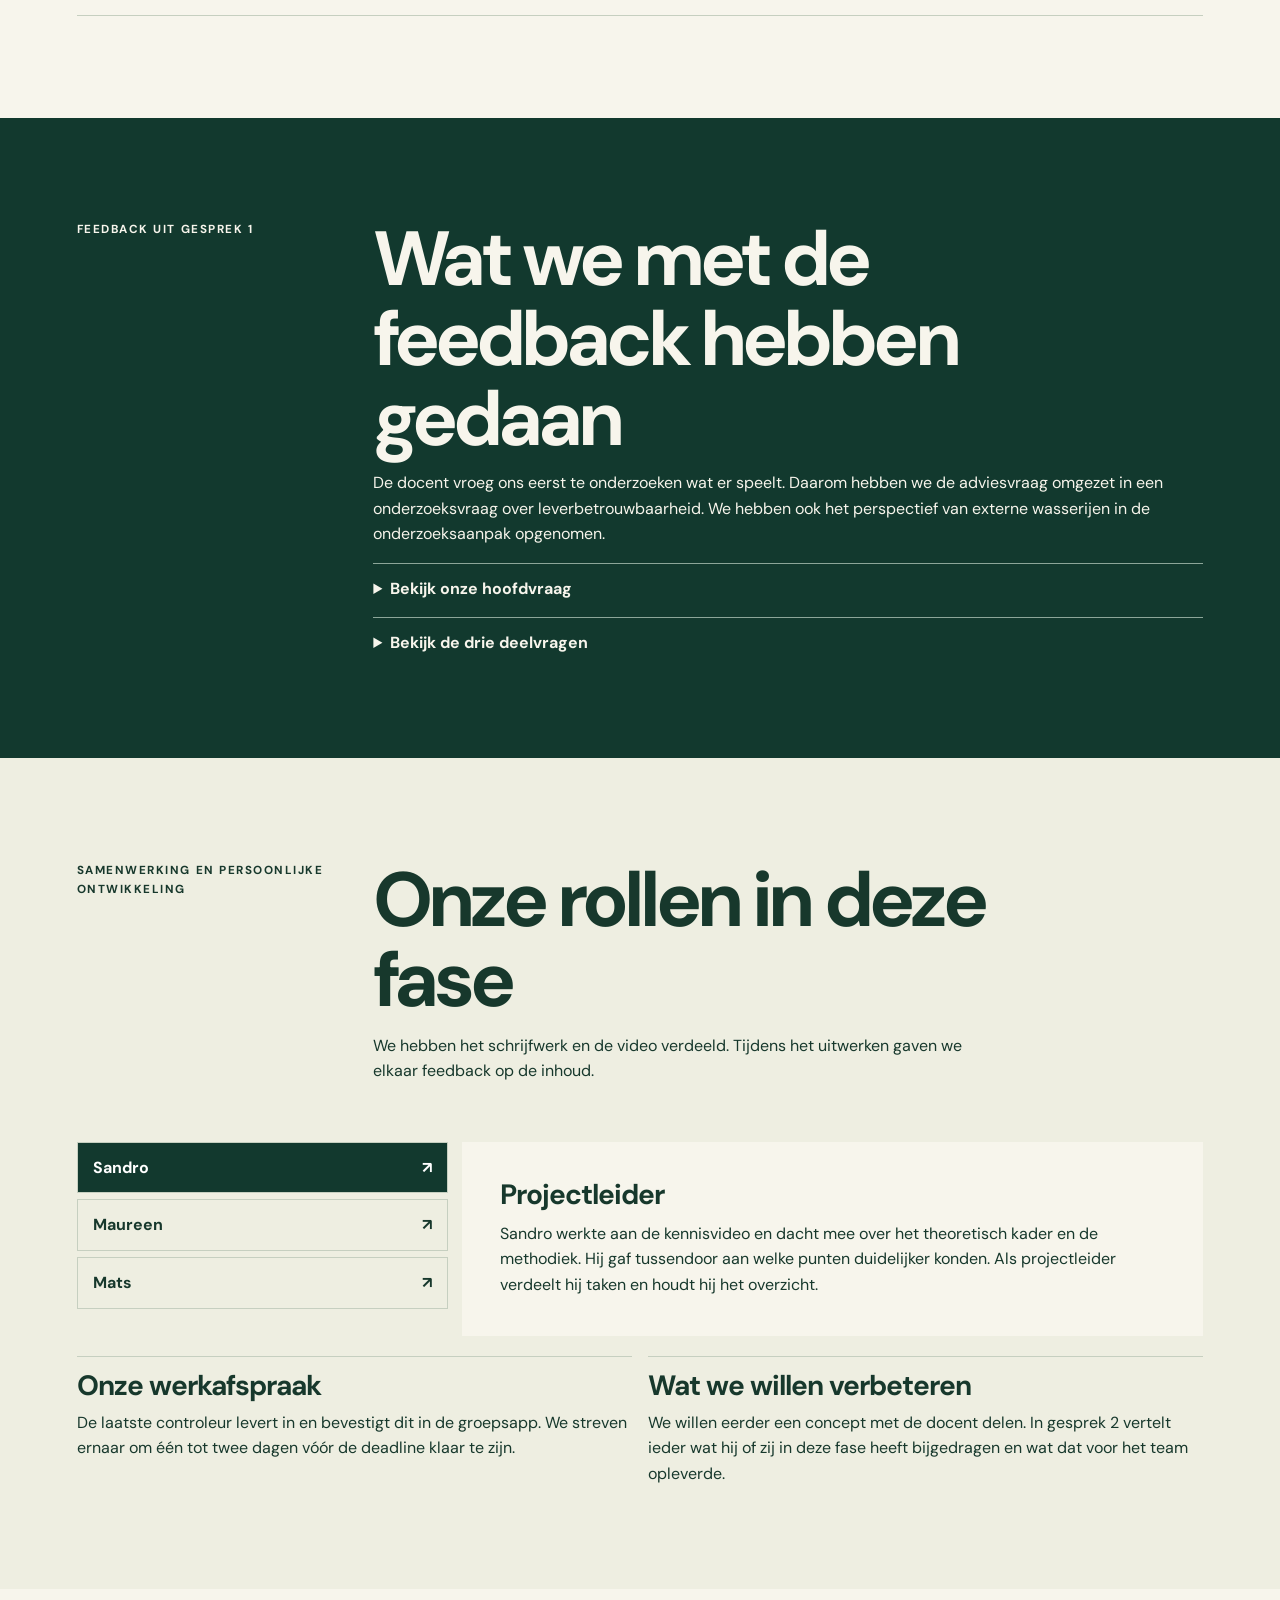
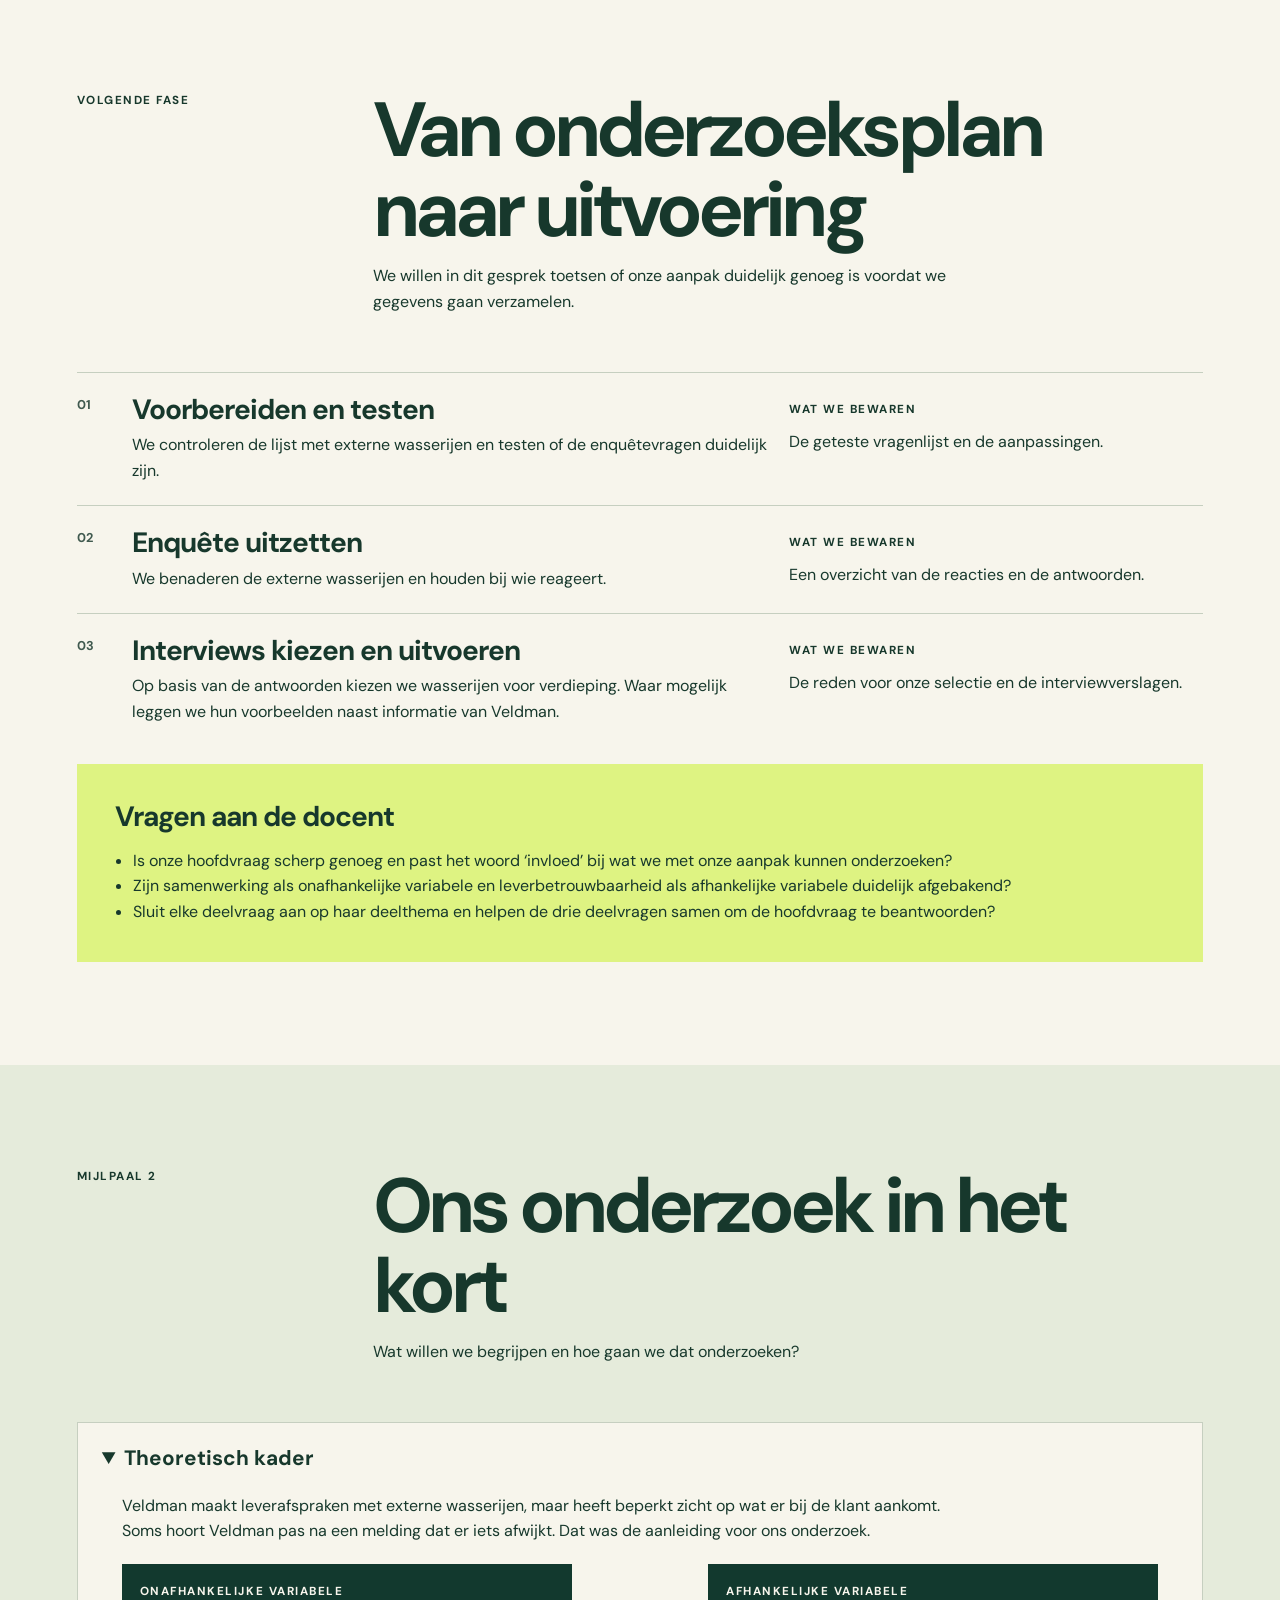
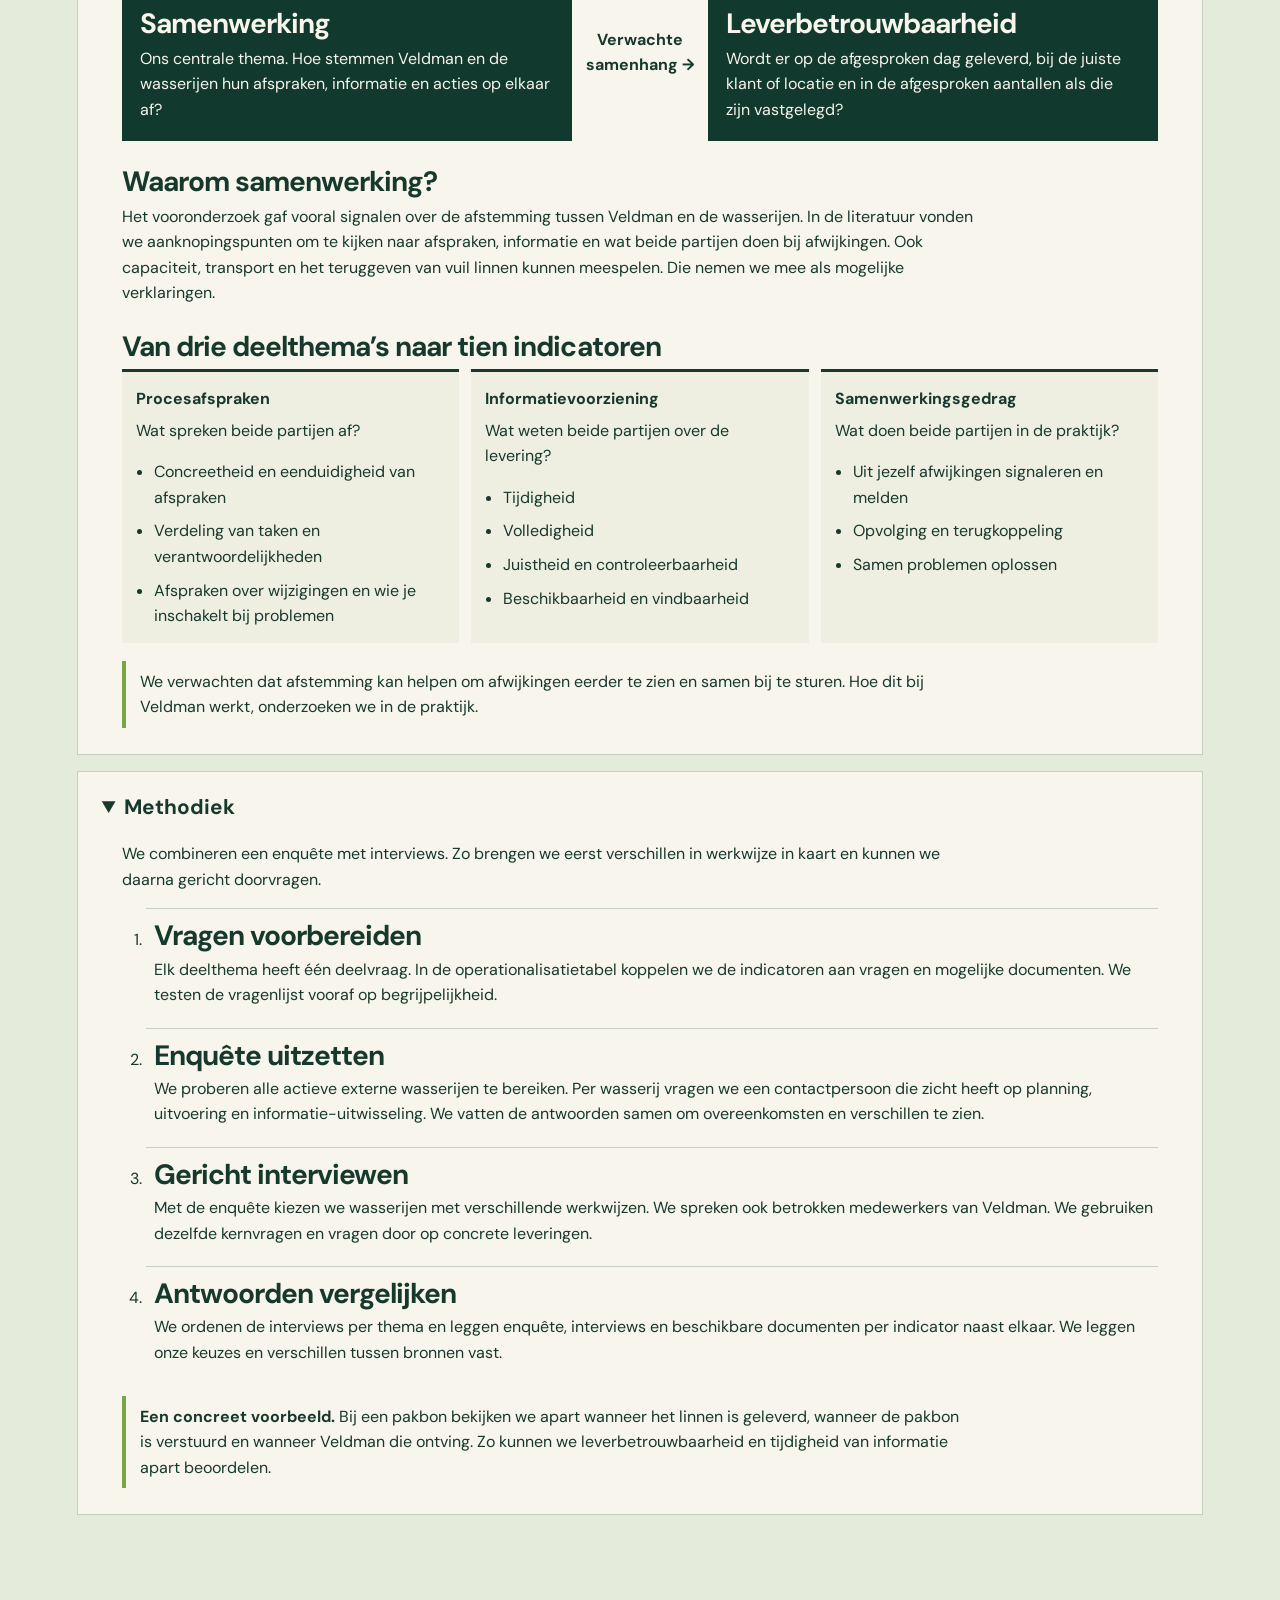
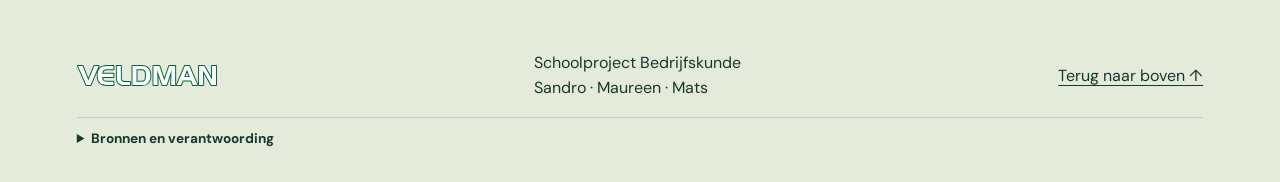
==== commit d608c10e: "Verduidelijk onderzoeksmodel en methodiek op poster" ====
--- a/mijlpaal-2-preview/index.html
+++ b/mijlpaal-2-preview/index.html
@@ -1,4 +1,29 @@
-<!doctype html><html lang="nl"><head><meta charset="utf-8"><meta name="viewport" content="width=device-width,initial-scale=1"><meta name="theme-color" content="#006438"><meta name="description" content="Statusposter en statusupdate van Voortgangsgesprek 2 bij Veldman Linnenverhuur."><title>Veldman Linnenverhuur | Voortgangsgesprek 2</title><link rel="icon" href="veldman.svg" type="image/svg+xml"><link rel="preload" href="dm-regular.ttf" as="font" type="font/ttf" crossorigin><link rel="preload" href="dm-bold.ttf" as="font" type="font/ttf" crossorigin><link rel="stylesheet" href="style.css"><script src="app.js" defer></script></head><body>
+<!doctype html><html lang="nl"><head><meta charset="utf-8"><meta name="viewport" content="width=device-width,initial-scale=1"><meta name="theme-color" content="#006438"><meta name="description" content="Statusposter en statusupdate van Voortgangsgesprek 2 bij Veldman Linnenverhuur."><title>Veldman Linnenverhuur | Voortgangsgesprek 2</title><link rel="icon" href="veldman.svg" type="image/svg+xml"><link rel="preload" href="dm-regular.ttf" as="font" type="font/ttf" crossorigin><link rel="preload" href="dm-bold.ttf" as="font" type="font/ttf" crossorigin><link rel="stylesheet" href="style.css"><script src="app.js" defer></script><style>
+.research { background: #e5ebdb; }
+.research-panel { background: var(--paper); border: 1px solid var(--rule); }
+.research-panel > summary { padding: 18px 24px; font-size: 1.3rem; }
+.research-body { padding: 0 clamp(18px,4vw,44px) 26px; }
+.research-body > p { max-width: 78ch; }
+.research-body > h3 { margin: 26px 0 8px; }
+.research-model { display: grid; grid-template-columns: 1fr auto 1fr; gap: 14px; align-items: stretch; margin: 20px 0; }
+.research-model > div { padding: 18px; background: var(--dark); color: var(--paper); }
+.research-model h3 { margin: 8px 0; overflow-wrap: anywhere; }
+.research-relation { align-self: center; text-align: center; font-weight: 700; }
+.research-themes { display: grid; grid-template-columns: repeat(3,minmax(0,1fr)); gap: 12px; }
+.research-themes > div { padding: 14px; border-top: 3px solid var(--ink); background: #eeeee1; }
+.research-themes h4 { margin: 0 0 6px; }
+.research-themes ul { padding-left: 18px; margin-bottom: 0; }
+.research-steps { padding-left: 24px; }
+.research-steps li { border-top: 1px solid var(--rule); padding: 12px 0 12px 8px; }
+.research-steps p { margin-top: 6px; }
+.research-note { margin-top: 18px; border-left: 4px solid #78a548; padding: 8px 14px; }
+@media (max-width: 760px) {
+  .research-model, .research-themes { grid-template-columns: 1fr; }
+  .research-relation br { display: none; }
+  .research-relation span { display: none; }
+}
+@media print { .research-model > div { background: white; color: var(--ink); border: 1px solid var(--rule); } }
+</style></head><body>
 <a class="skip" href="#inhoud">Ga naar de inhoud</a>
 <header class="topbar"><a href="#start" aria-label="Veldman, naar boven"><img src="veldman.svg" width="156" height="26" alt="Veldman"></a><nav aria-label="Poster en update"><a href="#statusupdate">Statusupdate</a><a href="#verkenning">Statusposter</a></nav><span class="edition">GESPREK 02</span><div class="scroll-progress" aria-hidden="true"></div></header>
 <main id="inhoud">
@@ -57,35 +82,43 @@
 <li>Zijn samenwerking als onafhankelijke variabele en leverbetrouwbaarheid als afhankelijke variabele duidelijk afgebakend?</li>
 <li>Sluit elke deelvraag aan op haar deelthema en helpen de drie deelvragen samen om de hoofdvraag te beantwoorden?</li>
 </ul></div></section>
-<section class="section exploration" id="onderzoek-in-het-kort" aria-labelledby="onderzoek-titel">
+<section class="section research" id="onderzoek-in-het-kort" aria-labelledby="onderzoek-titel">
   <div class="section-heading">
     <p class="eyebrow">Mijlpaal 2</p>
-    <div><h2 id="onderzoek-titel">Onderzoek in het kort</h2></div>
+    <div><h2 id="onderzoek-titel">Ons onderzoek in het kort</h2><p>Wat willen we begrijpen en hoe gaan we dat onderzoeken?</p></div>
   </div>
-  <details class="milestone-outcome" id="kenniskader-in-het-kort">
+  <details class="research-panel" id="kenniskader-in-het-kort" open>
     <summary>Theoretisch kader</summary>
-    <ul>
-      <li><strong>Afhankelijke variabele.</strong> Leverbetrouwbaarheid gaat over leveren op de afgesproken dag, met de afgesproken aantallen voor zover die zijn vastgelegd, en bij de juiste klant of locatie.</li>
-      <li><strong>Mogelijke verklaringen.</strong> Capaciteit van de wasserij, logistiek en transport, het teruggeven van vuil linnen en de samenwerking tussen Veldman en de wasserijen.</li>
-      <li><strong>Centraal thema en gekozen onafhankelijke variabele.</strong> Samenwerking met externe wasserijen. Uit het vooronderzoek bleek dat er al leverafspraken waren, maar dat Veldman beperkt zicht had op de uitvoering. De literatuur helpt om die samenwerking te bekijken via afspraken, informatie en gedrag.</li>
-      <li><strong>Verwachte samenhang.</strong> Goede afstemming kan helpen om afwijkingen eerder te zien en samen bij te sturen. In het veldonderzoek bekijken we hoe dit samenhangt met leverbetrouwbaarheid.</li>
-    </ul>
-    <h3>Drie deelthema’s en tien indicatoren</h3>
-    <ul>
-      <li><strong>Procesafspraken.</strong> Duidelijkheid en eenduidigheid van afspraken. Verdeling van taken en verantwoordelijkheden. Afspraken bij wijzigingen en over wie wordt ingeschakeld bij problemen.</li>
-      <li><strong>Informatievoorziening.</strong> Tijdigheid. Volledigheid. Juistheid en controleerbaarheid. Beschikbaarheid en vindbaarheid.</li>
-      <li><strong>Samenwerkingsgedrag.</strong> Uit jezelf afwijkingen signaleren en melden. Opvolging en terugkoppeling. Samen problemen oplossen.</li>
-    </ul>
+    <div class="research-body">
+      <p>Veldman maakt leverafspraken met externe wasserijen, maar heeft beperkt zicht op wat er bij de klant aankomt. Soms hoort Veldman pas na een melding dat er iets afwijkt. Dat was de aanleiding voor ons onderzoek.</p>
+      <div class="research-model">
+        <div><p class="eyebrow">Onafhankelijke variabele</p><h3>Samenwerking</h3><p>Ons centrale thema. Hoe stemmen Veldman en de wasserijen hun afspraken, informatie en acties op elkaar af?</p></div>
+        <p class="research-relation">Verwachte<br>samenhang <span aria-hidden="true">→</span></p>
+        <div><p class="eyebrow">Afhankelijke variabele</p><h3>Leverbetrouwbaarheid</h3><p>Wordt er op de afgesproken dag geleverd, bij de juiste klant of locatie en in de afgesproken aantallen als die zijn vastgelegd?</p></div>
+      </div>
+      <h3>Waarom samenwerking?</h3>
+      <p>Het vooronderzoek gaf vooral signalen over de afstemming tussen Veldman en de wasserijen. In de literatuur vonden we aanknopingspunten om te kijken naar afspraken, informatie en wat beide partijen doen bij afwijkingen. Ook capaciteit, transport en het teruggeven van vuil linnen kunnen meespelen. Die nemen we mee als mogelijke verklaringen.</p>
+      <h3>Van drie deelthema’s naar tien indicatoren</h3>
+      <div class="research-themes">
+        <div><h4>Procesafspraken</h4><p>Wat spreken beide partijen af?</p><ul><li>Concreetheid en eenduidigheid van afspraken</li><li>Verdeling van taken en verantwoordelijkheden</li><li>Afspraken over wijzigingen en wie je inschakelt bij problemen</li></ul></div>
+        <div><h4>Informatievoorziening</h4><p>Wat weten beide partijen over de levering?</p><ul><li>Tijdigheid</li><li>Volledigheid</li><li>Juistheid en controleerbaarheid</li><li>Beschikbaarheid en vindbaarheid</li></ul></div>
+        <div><h4>Samenwerkingsgedrag</h4><p>Wat doen beide partijen in de praktijk?</p><ul><li>Uit jezelf afwijkingen signaleren en melden</li><li>Opvolging en terugkoppeling</li><li>Samen problemen oplossen</li></ul></div>
+      </div>
+      <p class="research-note">We verwachten dat afstemming kan helpen om afwijkingen eerder te zien en samen bij te sturen. Hoe dit bij Veldman werkt, onderzoeken we in de praktijk.</p>
+    </div>
   </details>
-  <details class="milestone-outcome" id="methodiek-in-het-kort">
+  <details class="research-panel" id="methodiek-in-het-kort" open>
     <summary>Methodiek</summary>
-    <ul>
-      <li><strong>Onderzoeksopzet.</strong> Eerst een verkennende enquête om verschillen tussen wasserijen in kaart te brengen. Daarna interviews om die verschillen beter te begrijpen.</li>
-      <li><strong>Wie we benaderen.</strong> We proberen alle actieve externe wasserijen te bereiken. Voor de interviews kiezen we gericht wasserijen met verschillende werkwijzen en spreken we betrokken medewerkers van Veldman.</li>
-      <li><strong>Per deelvraag.</strong> Elk deelthema heeft één deelvraag. De operationalisatietabel koppelt de indicatoren aan enquêtevragen, interviewvragen en beschikbare documenten.</li>
-      <li><strong>Analyse.</strong> We vatten de enquête samen, ordenen de interviews per thema en leggen de uitkomsten per indicator naast elkaar. Waar mogelijk controleren we uitspraken met documenten en voorbeelden van leveringen.</li>
-      <li><strong>Betrouwbaarheid en validiteit.</strong> We testen de vragenlijst vooraf, gebruiken dezelfde kernvragen en leggen keuzes over selectie en analyse vast. We controleren of de vragen de bedoelde indicatoren meten.</li>
-    </ul>
+    <div class="research-body">
+      <p>We combineren een enquête met interviews. Zo brengen we eerst verschillen in werkwijze in kaart en kunnen we daarna gericht doorvragen.</p>
+      <ol class="research-steps">
+        <li><div><h3>Vragen voorbereiden</h3><p>Elk deelthema heeft één deelvraag. In de operationalisatietabel koppelen we de indicatoren aan vragen en mogelijke documenten. We testen de vragenlijst vooraf op begrijpelijkheid.</p></div></li>
+        <li><div><h3>Enquête uitzetten</h3><p>We proberen alle actieve externe wasserijen te bereiken. Per wasserij vragen we een contactpersoon die zicht heeft op planning, uitvoering en informatie-uitwisseling. We vatten de antwoorden samen om overeenkomsten en verschillen te zien.</p></div></li>
+        <li><div><h3>Gericht interviewen</h3><p>Met de enquête kiezen we wasserijen met verschillende werkwijzen. We spreken ook betrokken medewerkers van Veldman. We gebruiken dezelfde kernvragen en vragen door op concrete leveringen.</p></div></li>
+        <li><div><h3>Antwoorden vergelijken</h3><p>We ordenen de interviews per thema en leggen enquête, interviews en beschikbare documenten per indicator naast elkaar. We leggen onze keuzes en verschillen tussen bronnen vast.</p></div></li>
+      </ol>
+      <p class="research-note"><strong>Een concreet voorbeeld.</strong> Bij een pakbon bekijken we apart wanneer het linnen is geleverd, wanneer de pakbon is verstuurd en wanneer Veldman die ontving. Zo kunnen we leverbetrouwbaarheid en tijdigheid van informatie apart beoordelen.</p>
+    </div>
   </details>
 </section>
 </main>
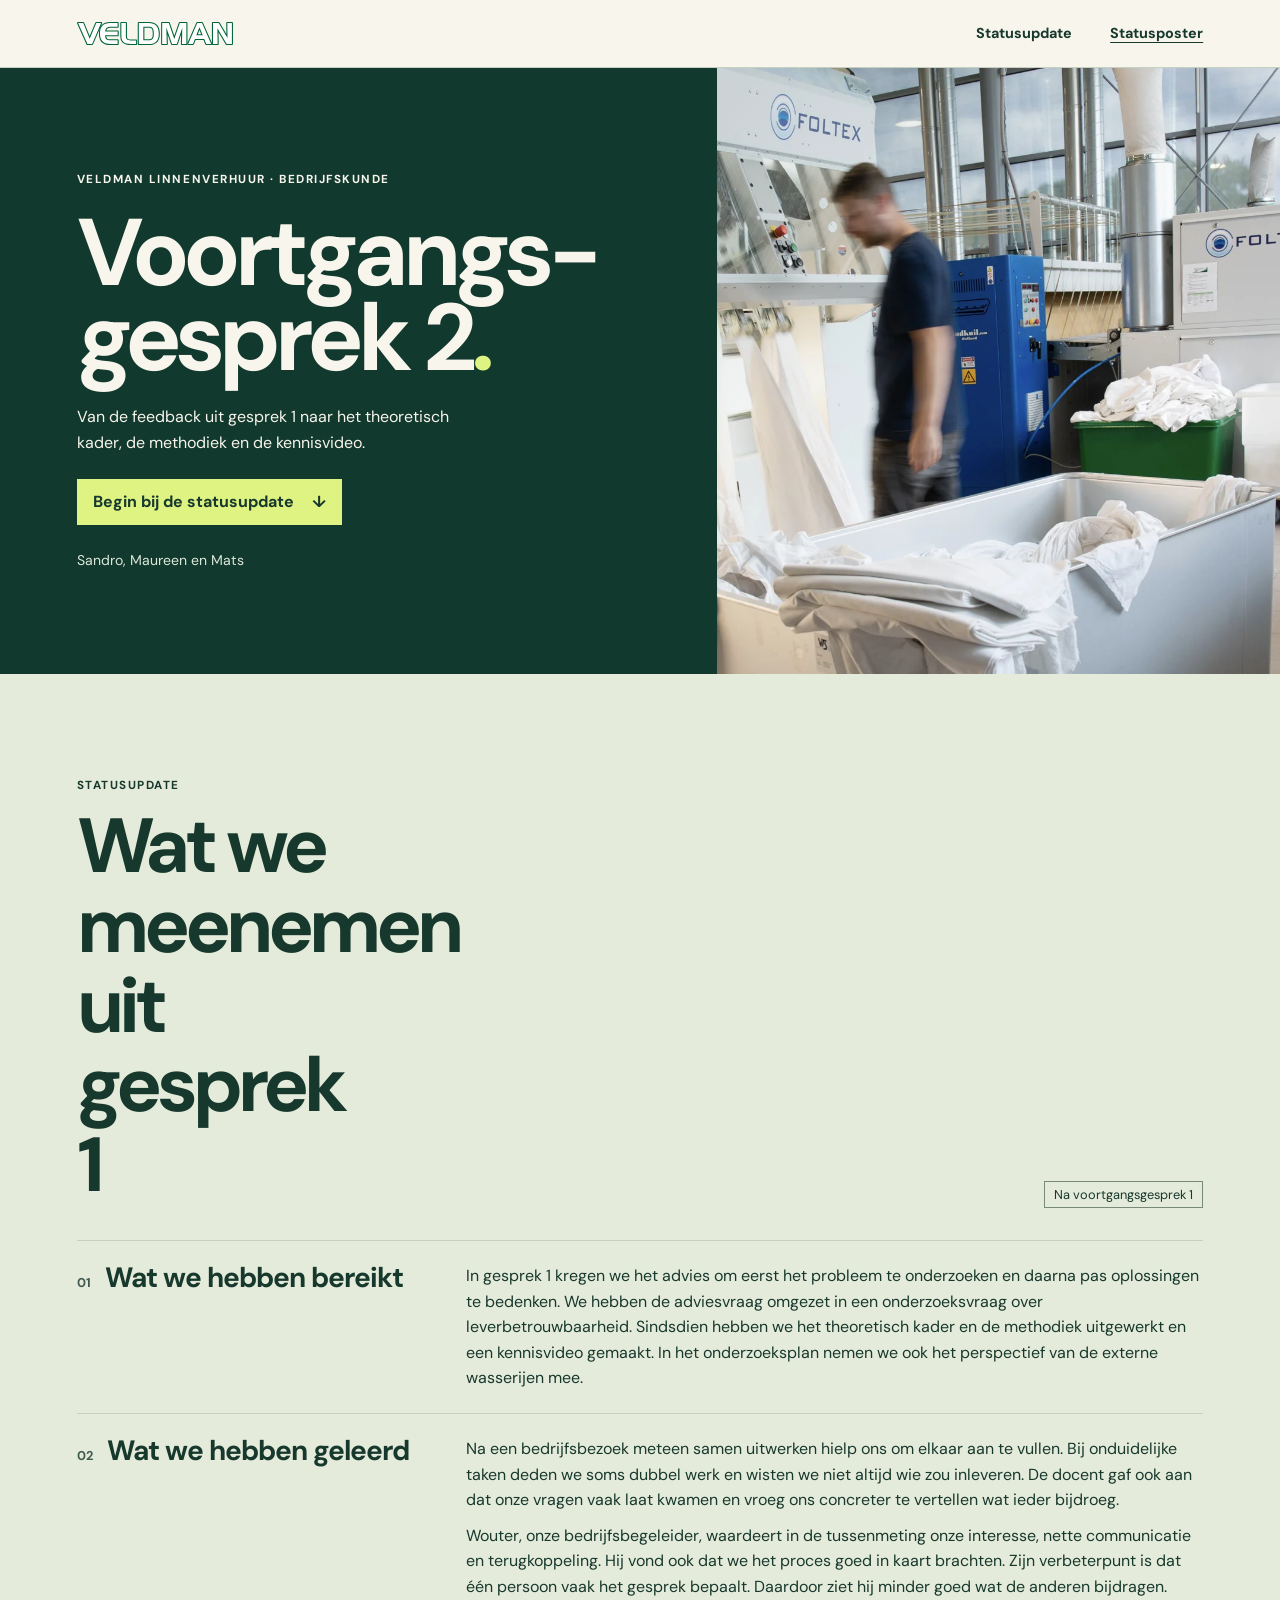
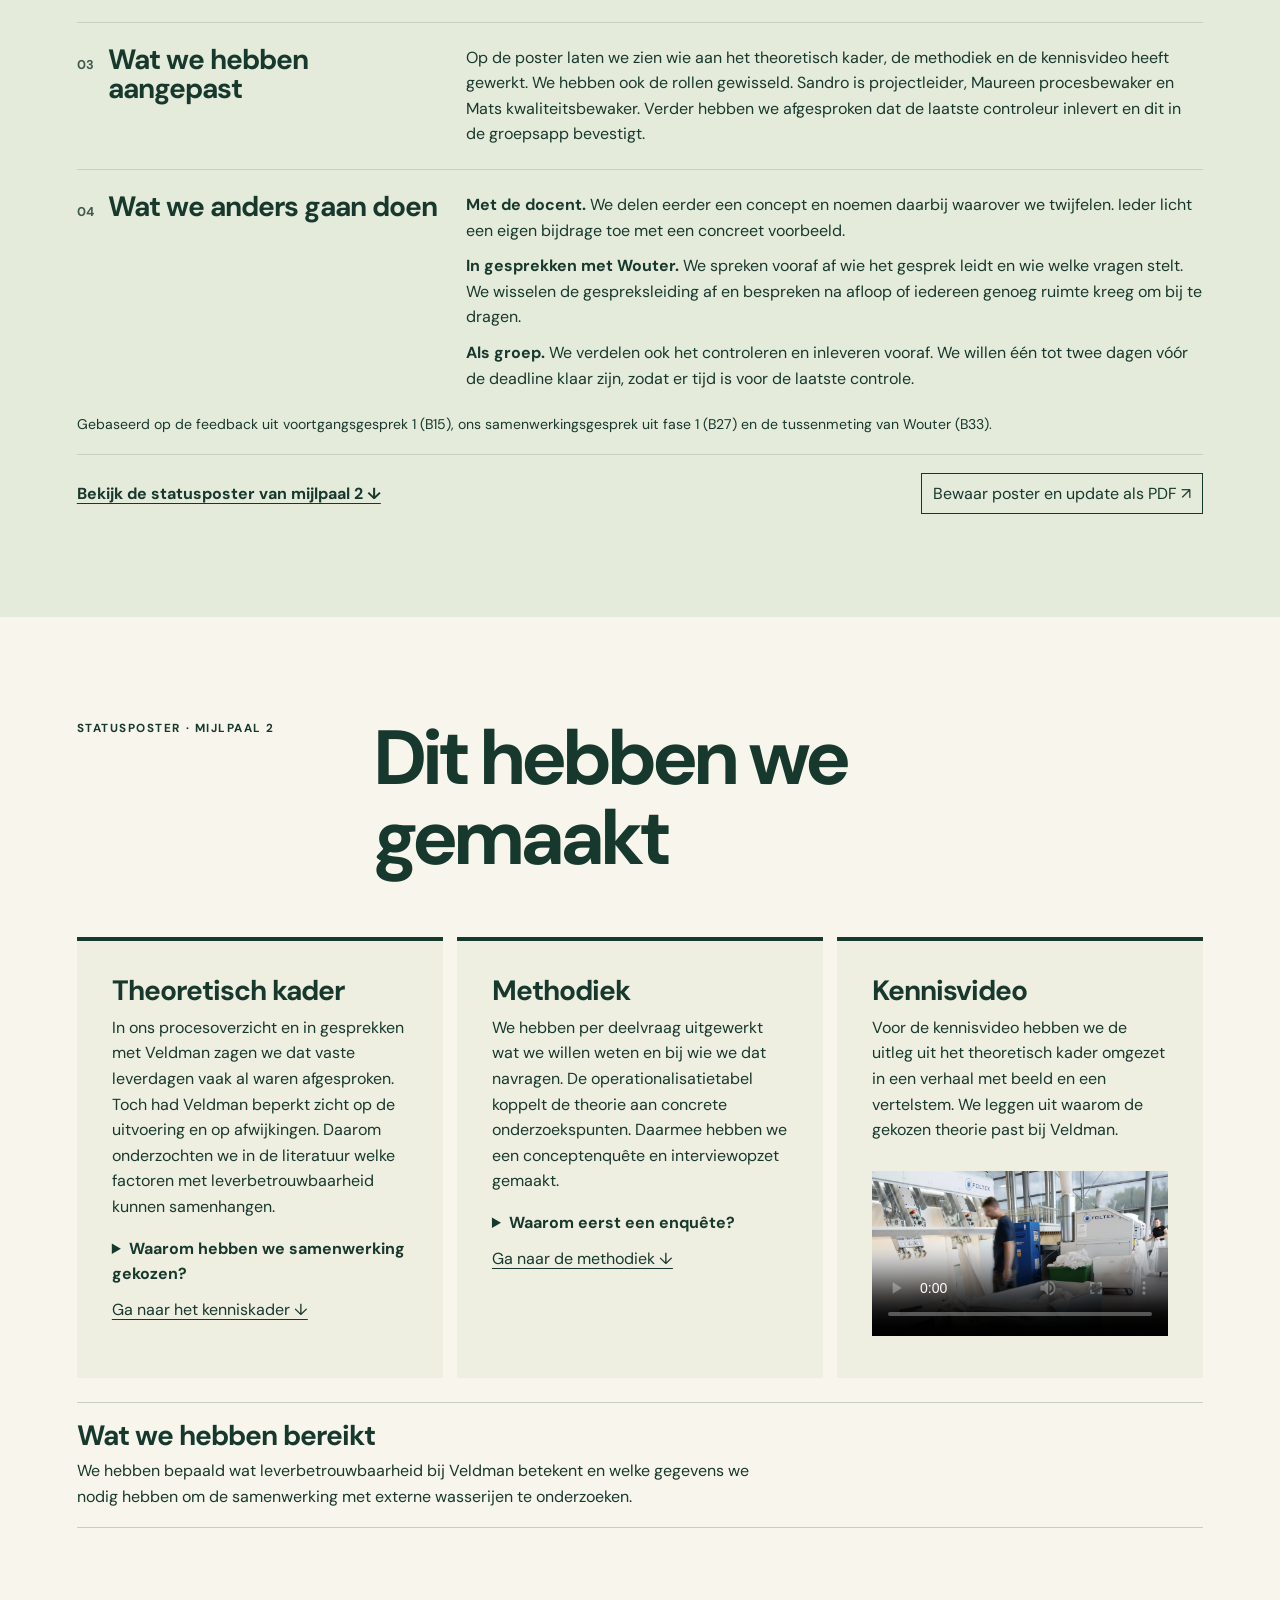
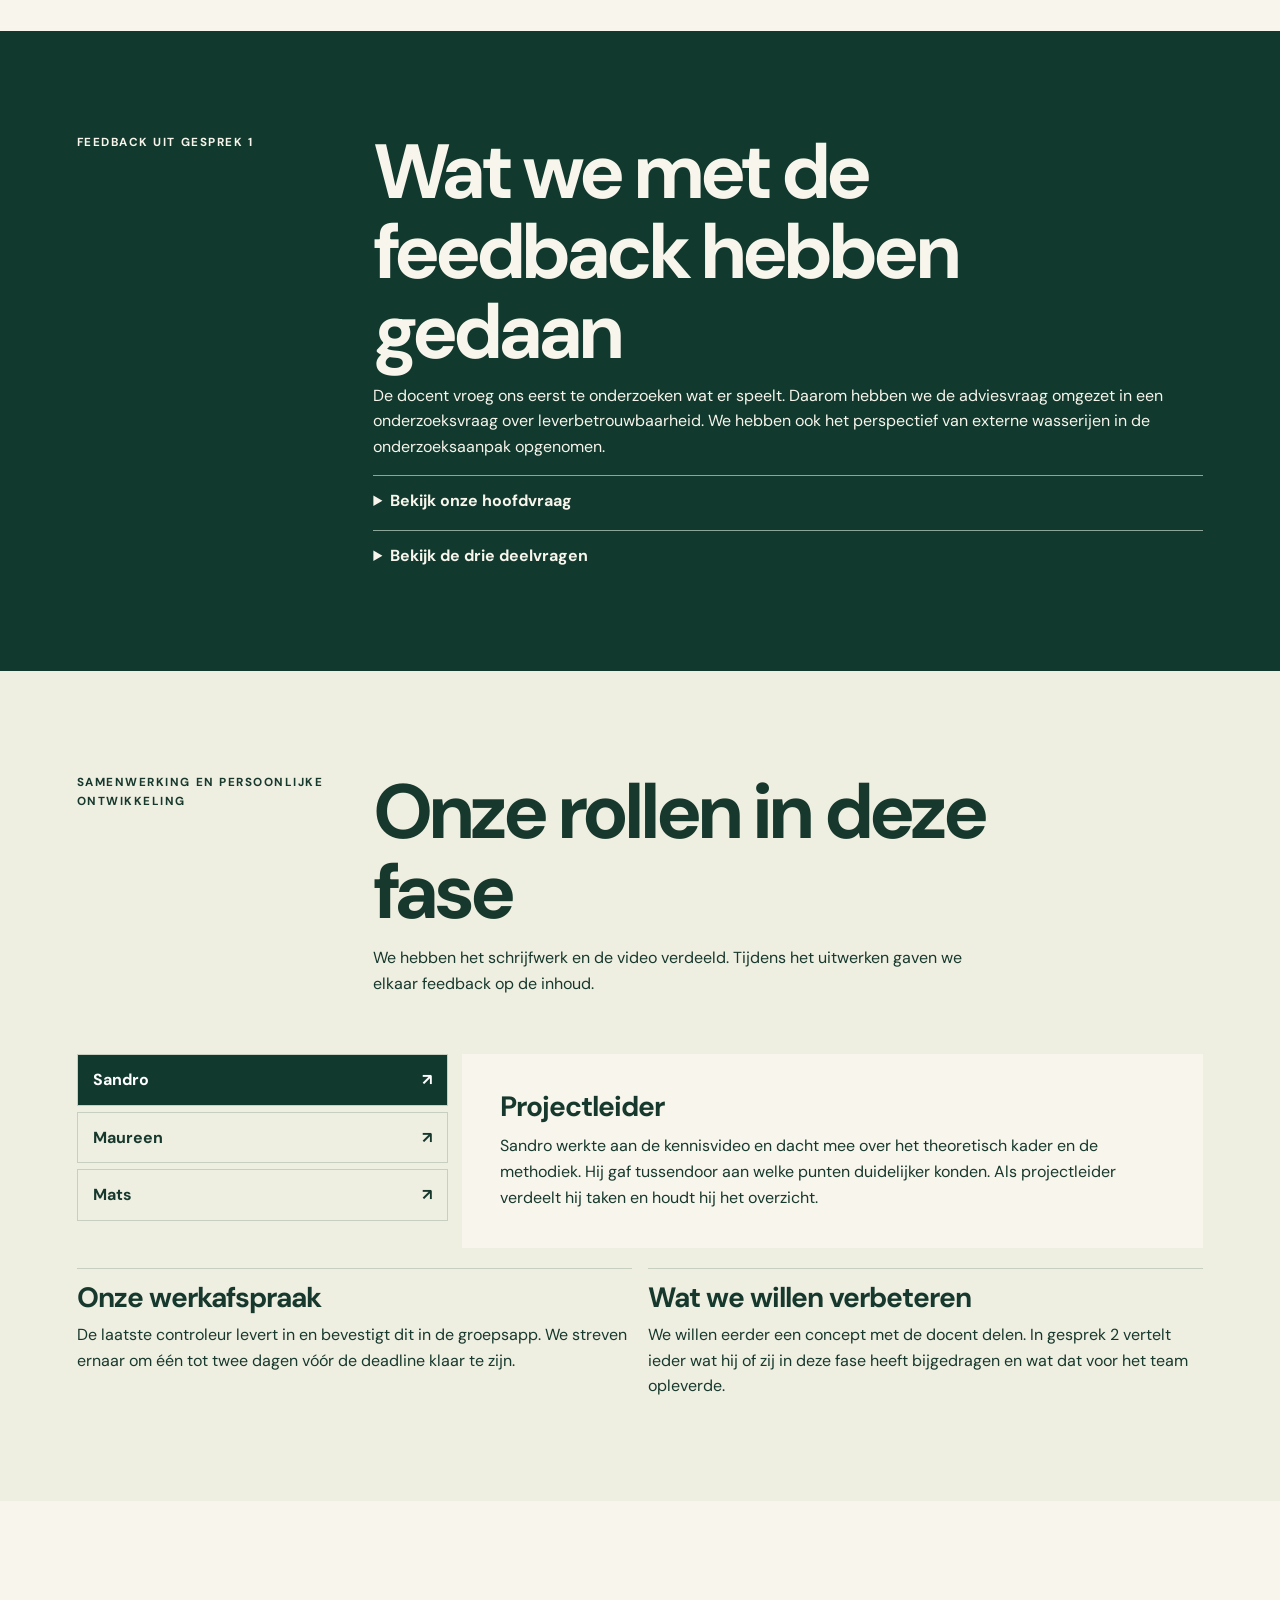
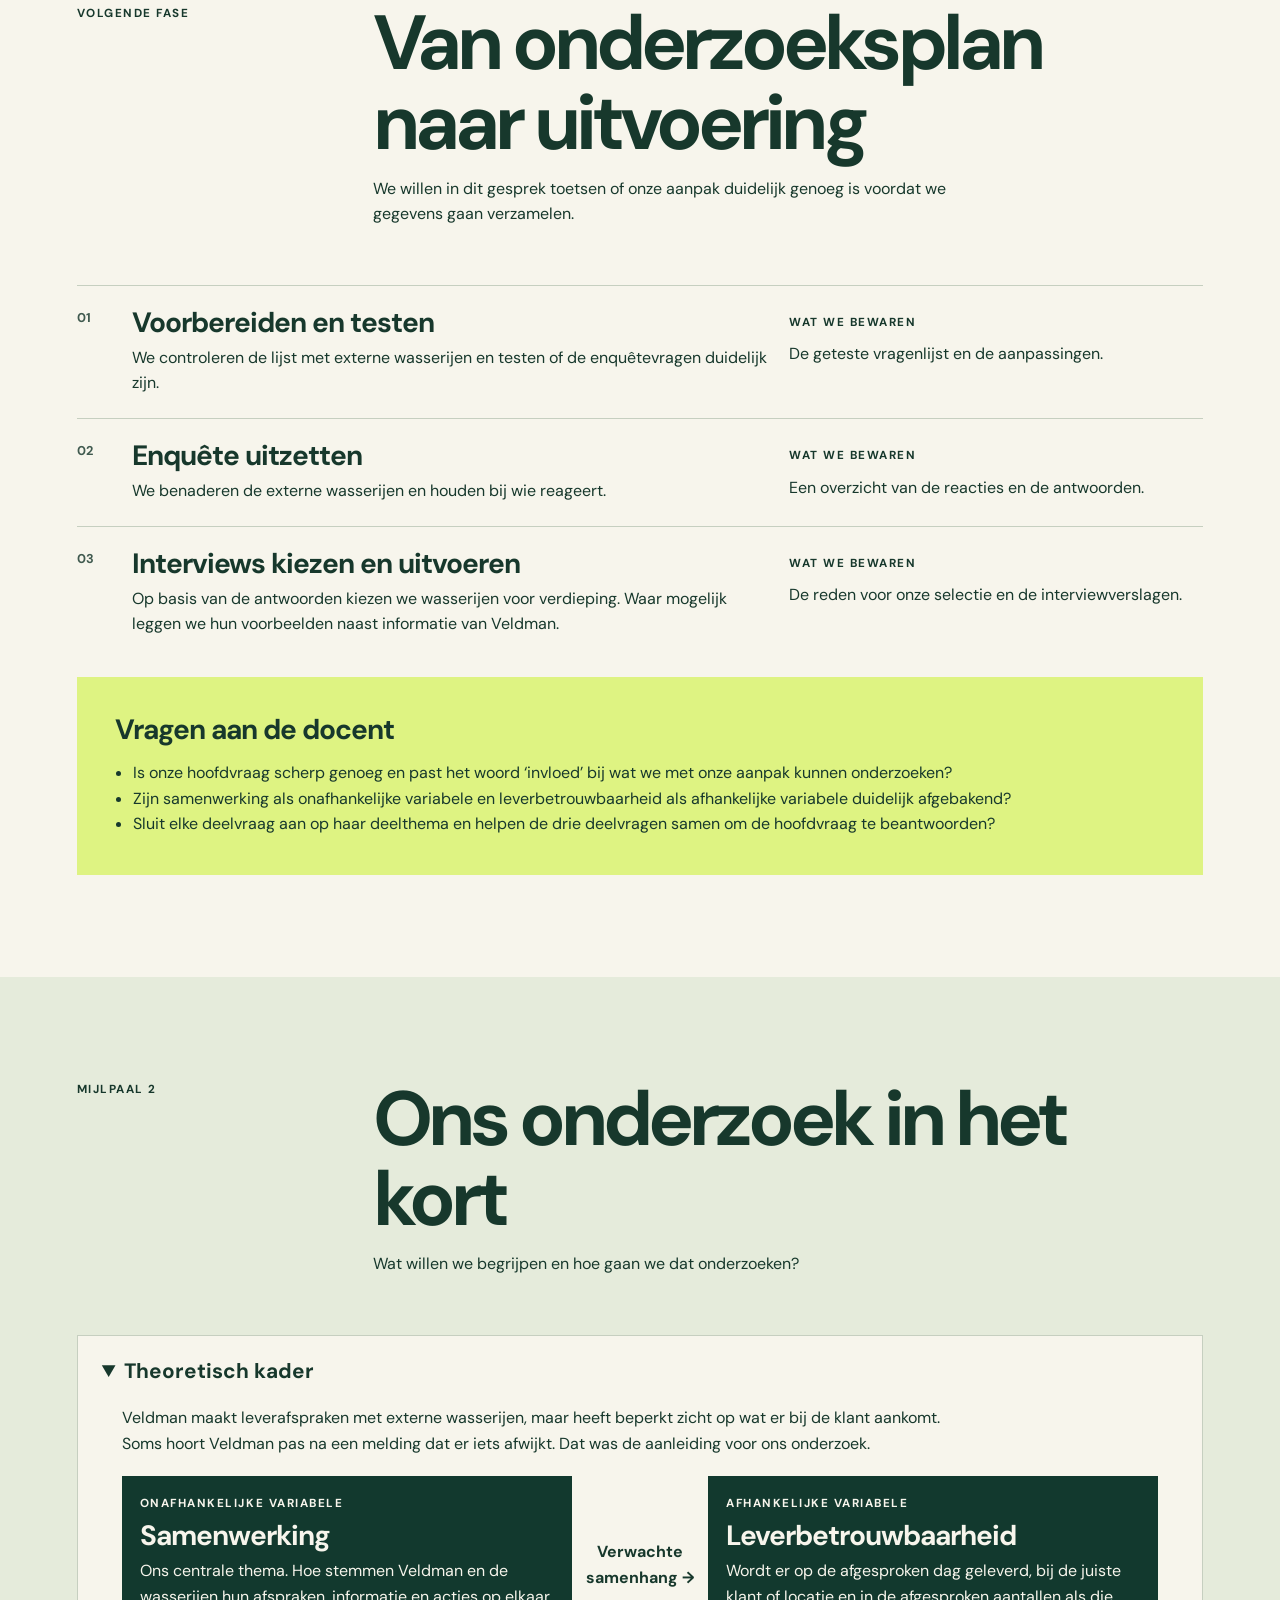
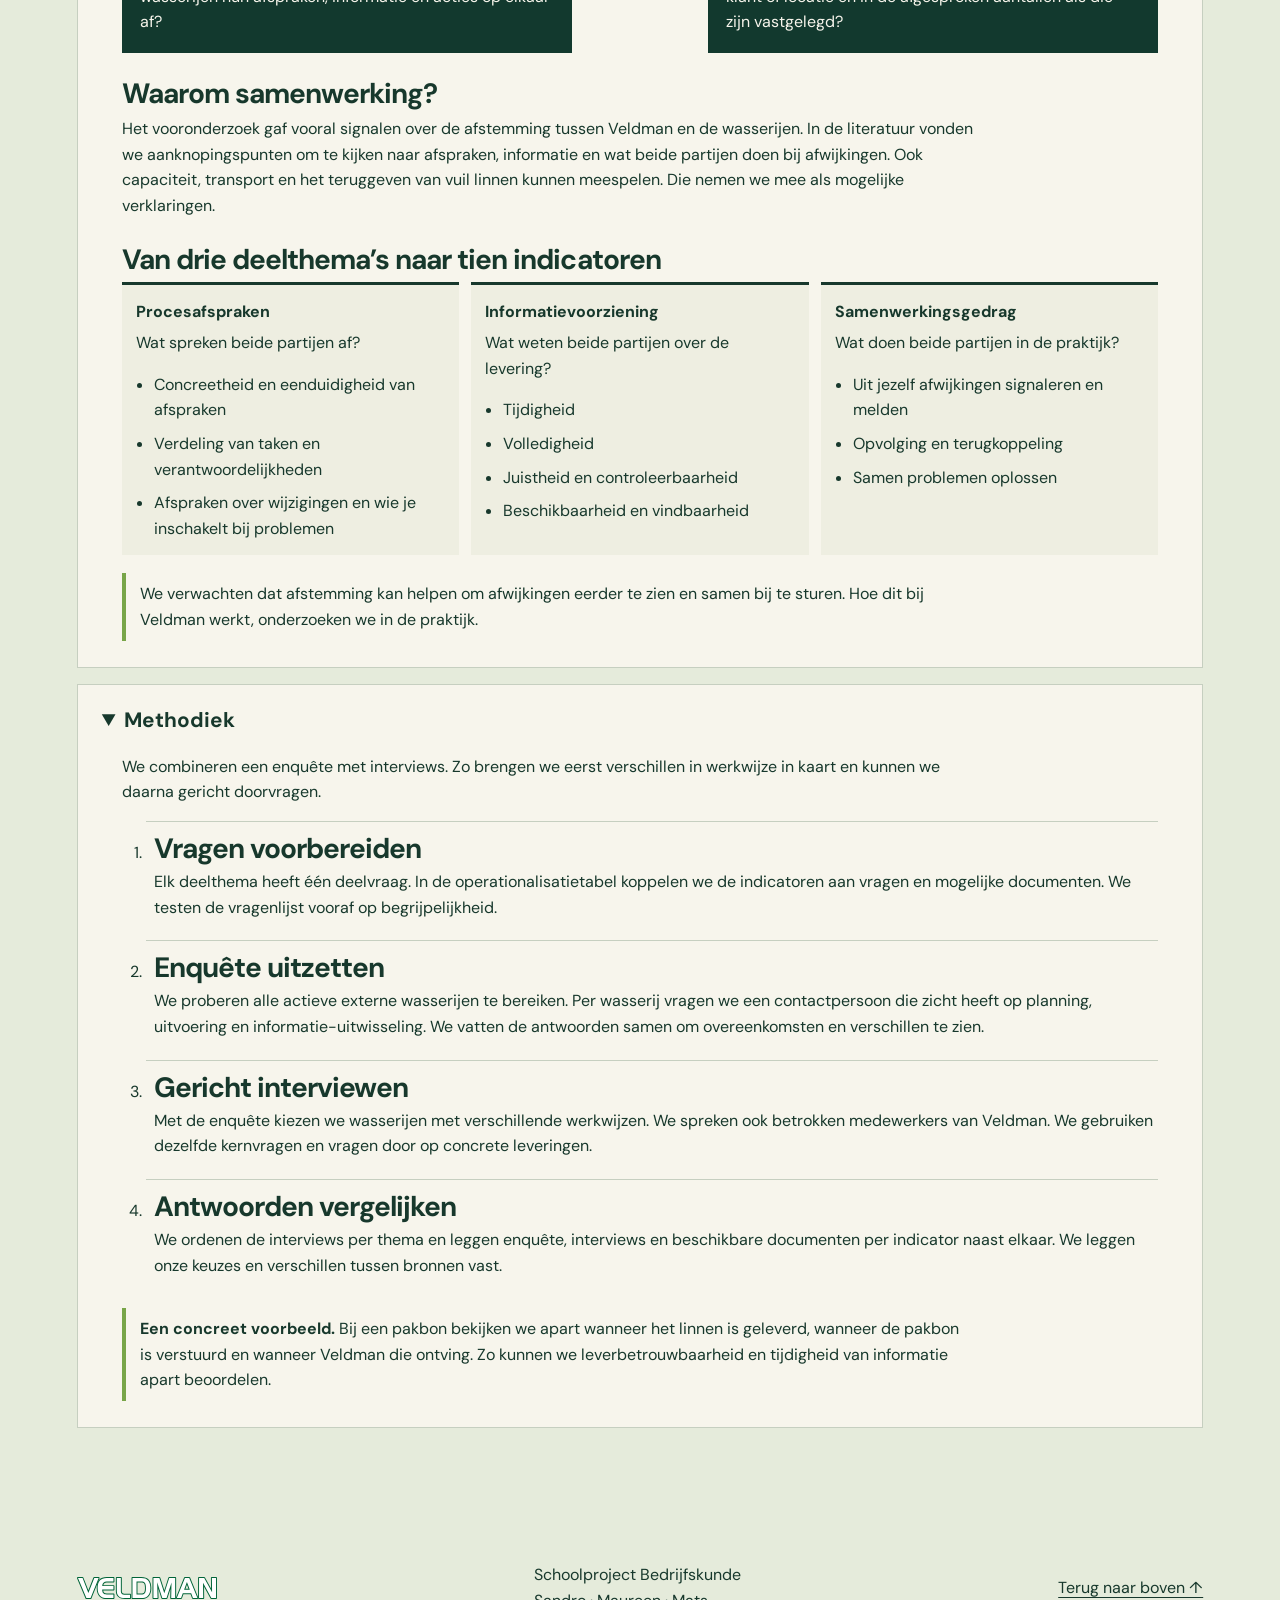
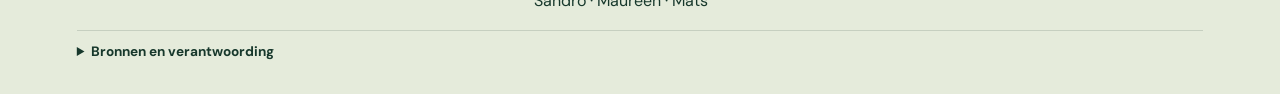
==== commit 52e037ea: "Werk statusupdate en feedback uit" ====
--- a/mijlpaal-2-preview/index.html
+++ b/mijlpaal-2-preview/index.html
@@ -40,10 +40,26 @@
 <section class="status-update" id="statusupdate" aria-labelledby="update-title">
 <div class="update-heading"><div><p class="eyebrow">Statusupdate</p><h2 id="update-title">Wat we meenemen uit gesprek 1</h2></div><div class="update-intro"><span class="update-stamp">Na voortgangsgesprek 1</span></div></div>
 <div class="update-body">
-<article class="update-row"><div class="update-row-title"><span class="update-index">01</span><h3>Wat we hebben bereikt</h3></div><div class="update-copy"><p>We hebben het vooronderzoek bij Veldman uitgewerkt en het externe wasproces in kaart gebracht. De eerste poster liet onze uitwerkingen zien. Inmiddels ligt er ook een theoretisch kader met een onderzoeksaanpak. De hoofdvraag is aangepast: we onderzoeken de samenwerking met externe wasserijen en de leverbetrouwbaarheid. Daarmee volgen we de feedback om eerst het probleem te onderzoeken en daarna pas advies te geven.</p></div></article>
-<article class="update-row"><div class="update-row-title"><span class="update-index">02</span><h3>Wat we hebben geleerd</h3></div><div class="update-copy"><p>Direct na een bedrijfsbezoek samen uitwerken werkte voor ons goed. De informatie zat nog vers in ons hoofd en we konden elkaar aanvullen. Tegelijk bleek dat samen hard werken niet genoeg is. Soms deden we dubbel werk, doordat niet duidelijk was wie welk onderdeel oppakte. Ook was niet altijd afgesproken wie zou inleveren. Daar moeten we vooraf duidelijker over zijn.</p><p>We hebben ook geleerd dat onze bijdrage zichtbaar moet zijn. De docent kreeg te weinig tussentijds te zien en onze vragen kwamen vaak laat. In de tussenmeting waardeert de bedrijfsbegeleider onze interesse, nette communicatie en terugkoppeling. Hij noemt ook dat we het proces uitvoerig in kaart hebben gebracht. Als groeipunt geeft hij mee dat één persoon vaak het gesprek bepaalt. De anderen moeten meer ruimte krijgen om hun bijdrage te laten zien.</p></div></article>
-<article class="update-row"><div class="update-row-title"><span class="update-index">03</span><h3>Welke feedback we hebben verwerkt</h3></div><div class="update-copy"><p>We hebben de poster aangepast. Naast het gemaakte werk staan er nu concrete voorbeelden van onze samenwerking en persoonlijke leerpunten. Ook zijn de rollen gewisseld: Sandro is projectleider, Maureen procesbewaker en Mats kwaliteitsbewaker.</p><p>Daarmee is de feedback nog niet volledig uitgevoerd. De nieuwe rollen en afspraken moeten we ook in ons gedrag laten zien. Voor Sandro betekent dit duidelijker taken verdelen en opvolgen. Maureen wil vaker bijdragen aan gesprekken. Mats wil het werk kritisch controleren. Ruimte geven aan elkaar is een taak van ons alle drie.</p></div></article>
-<article class="update-row"><div class="update-row-title"><span class="update-index">04</span><h3>Wat we hierna gaan doen</h3></div><div class="update-copy"><p>Voor ieder gesprek willen we afspreken wie het leidt en wie welke vragen stelt. We willen het leiden afwisselen. Na afloop bespreken we kort of iedereen voldoende heeft kunnen bijdragen.</p><p>Ook willen we eerder een concept en concrete twijfels aan de docent voorleggen. Bij het verdelen van werk spreken we meteen af wie controleert en inlevert. Onze afspraak blijft: de laatste controleur levert in en bevestigt dit in de groepsapp. We streven naar afronding één tot twee dagen voor de deadline. Halverwege de volgende fase bespreken we of deze afspraken werken.</p></div></article>
+<article class="update-row">
+  <div class="update-row-title"><span class="update-index">01</span><h3>Wat we hebben bereikt</h3></div>
+  <div class="update-copy"><p>In gesprek 1 kregen we het advies om eerst het probleem te onderzoeken en daarna pas oplossingen te bedenken. We hebben de adviesvraag omgezet in een onderzoeksvraag over leverbetrouwbaarheid. Sindsdien hebben we het theoretisch kader en de methodiek uitgewerkt en een kennisvideo gemaakt. In het onderzoeksplan nemen we ook het perspectief van de externe wasserijen mee.</p></div>
+</article>
+<article class="update-row">
+  <div class="update-row-title"><span class="update-index">02</span><h3>Wat we hebben geleerd</h3></div>
+  <div class="update-copy"><p>Na een bedrijfsbezoek meteen samen uitwerken hielp ons om elkaar aan te vullen. Bij onduidelijke taken deden we soms dubbel werk en wisten we niet altijd wie zou inleveren. De docent gaf ook aan dat onze vragen vaak laat kwamen en vroeg ons concreter te vertellen wat ieder bijdroeg.</p>
+  <p>Wouter, onze bedrijfsbegeleider, waardeert in de tussenmeting onze interesse, nette communicatie en terugkoppeling. Hij vond ook dat we het proces goed in kaart brachten. Zijn verbeterpunt is dat één persoon vaak het gesprek bepaalt. Daardoor ziet hij minder goed wat de anderen bijdragen.</p></div>
+</article>
+<article class="update-row">
+  <div class="update-row-title"><span class="update-index">03</span><h3>Wat we hebben aangepast</h3></div>
+  <div class="update-copy"><p>Op de poster laten we zien wie aan het theoretisch kader, de methodiek en de kennisvideo heeft gewerkt. We hebben ook de rollen gewisseld. Sandro is projectleider, Maureen procesbewaker en Mats kwaliteitsbewaker. Verder hebben we afgesproken dat de laatste controleur inlevert en dit in de groepsapp bevestigt.</p></div>
+</article>
+<article class="update-row">
+  <div class="update-row-title"><span class="update-index">04</span><h3>Wat we anders gaan doen</h3></div>
+  <div class="update-copy"><p><strong>Met de docent.</strong> We delen eerder een concept en noemen daarbij waarover we twijfelen. Ieder licht een eigen bijdrage toe met een concreet voorbeeld.</p>
+  <p><strong>In gesprekken met Wouter.</strong> We spreken vooraf af wie het gesprek leidt en wie welke vragen stelt. We wisselen de gespreksleiding af en bespreken na afloop of iedereen genoeg ruimte kreeg om bij te dragen.</p>
+  <p><strong>Als groep.</strong> We verdelen ook het controleren en inleveren vooraf. We willen één tot twee dagen vóór de deadline klaar zijn, zodat er tijd is voor de laatste controle.</p></div>
+</article>
+<p style="margin: 0 0 18px; font-size: .88rem">Gebaseerd op de feedback uit voortgangsgesprek 1 (B15), ons samenwerkingsgesprek uit fase 1 (B27) en de tussenmeting van Wouter (B33).</p>
 <div class="update-end"><a href="#verkenning">Bekijk de statusposter van mijlpaal 2 ↓</a><button type="button" class="print-page">Bewaar poster en update als PDF ↗</button></div></div></section>
 <section class="section exploration" id="verkenning">
 <div class="section-heading"><p class="eyebrow">Statusposter · Mijlpaal 2</p><div><h2>Dit hebben we gemaakt</h2></div></div>
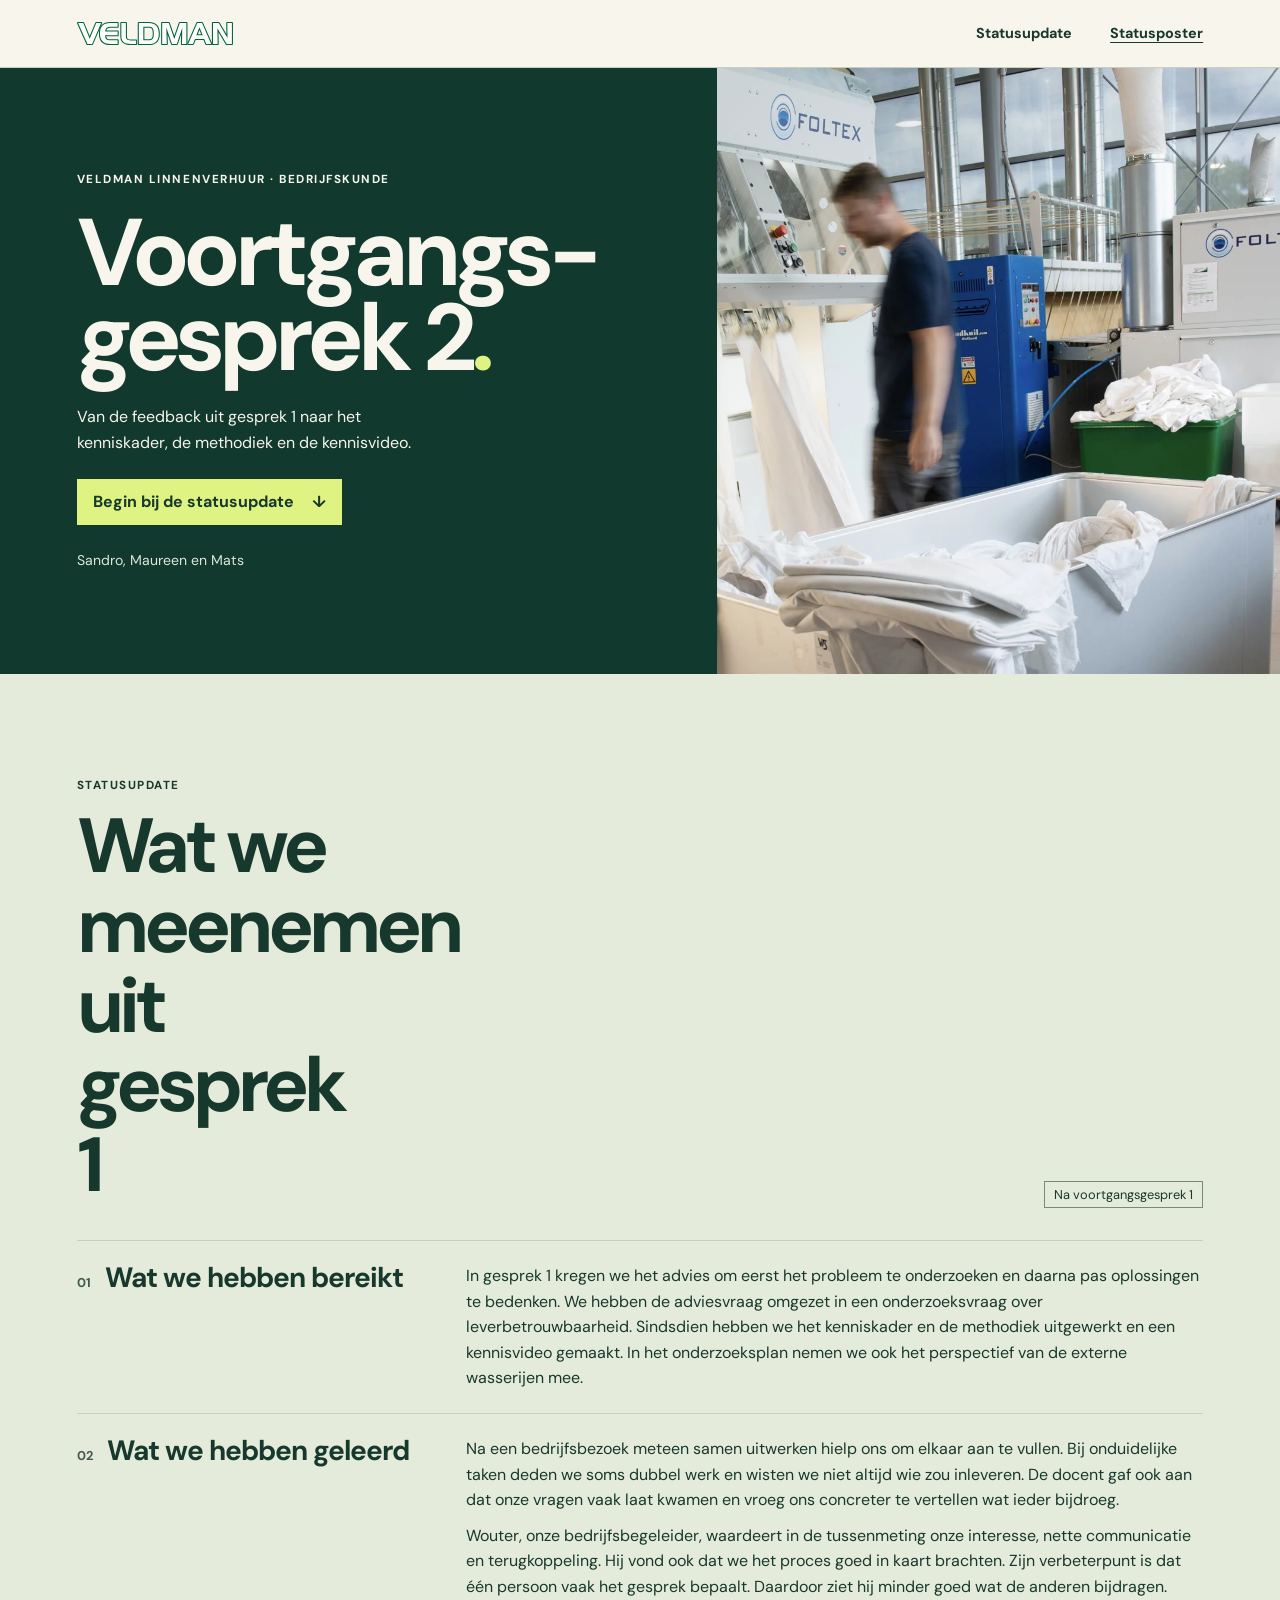
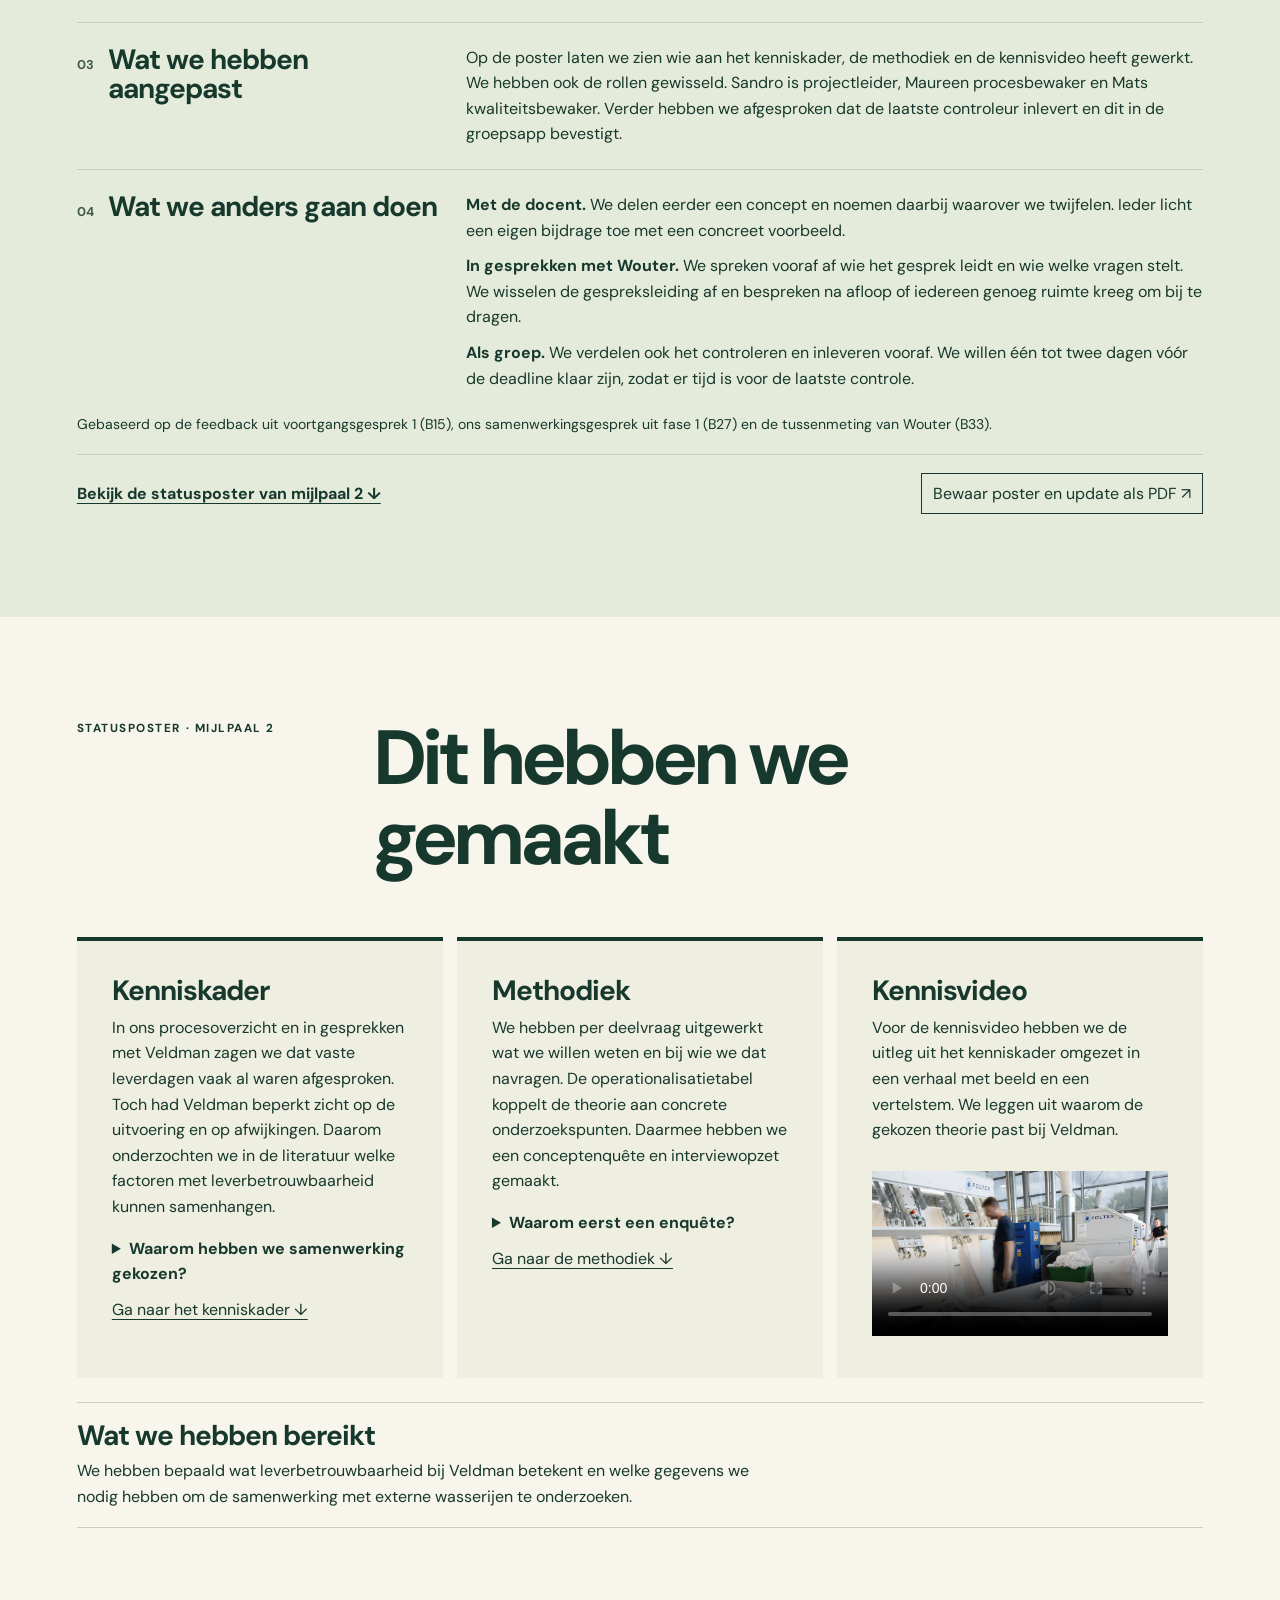
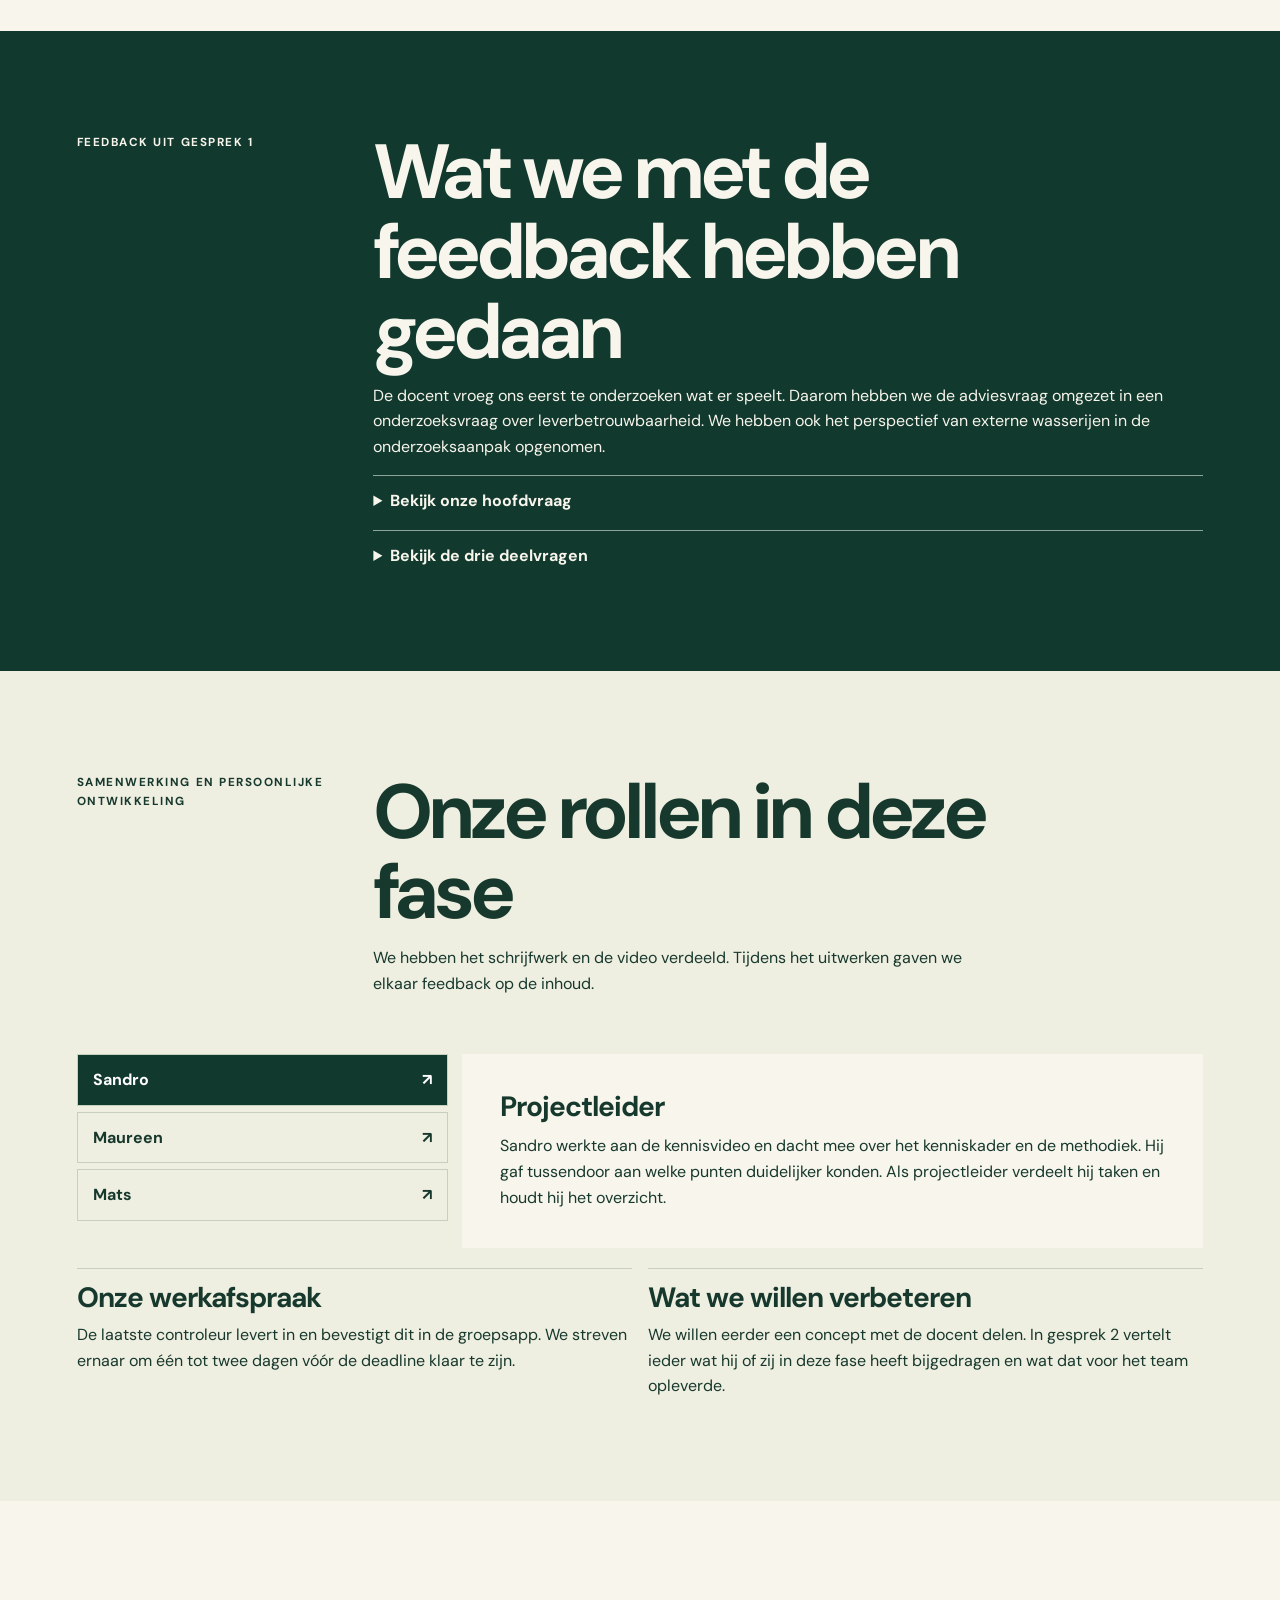
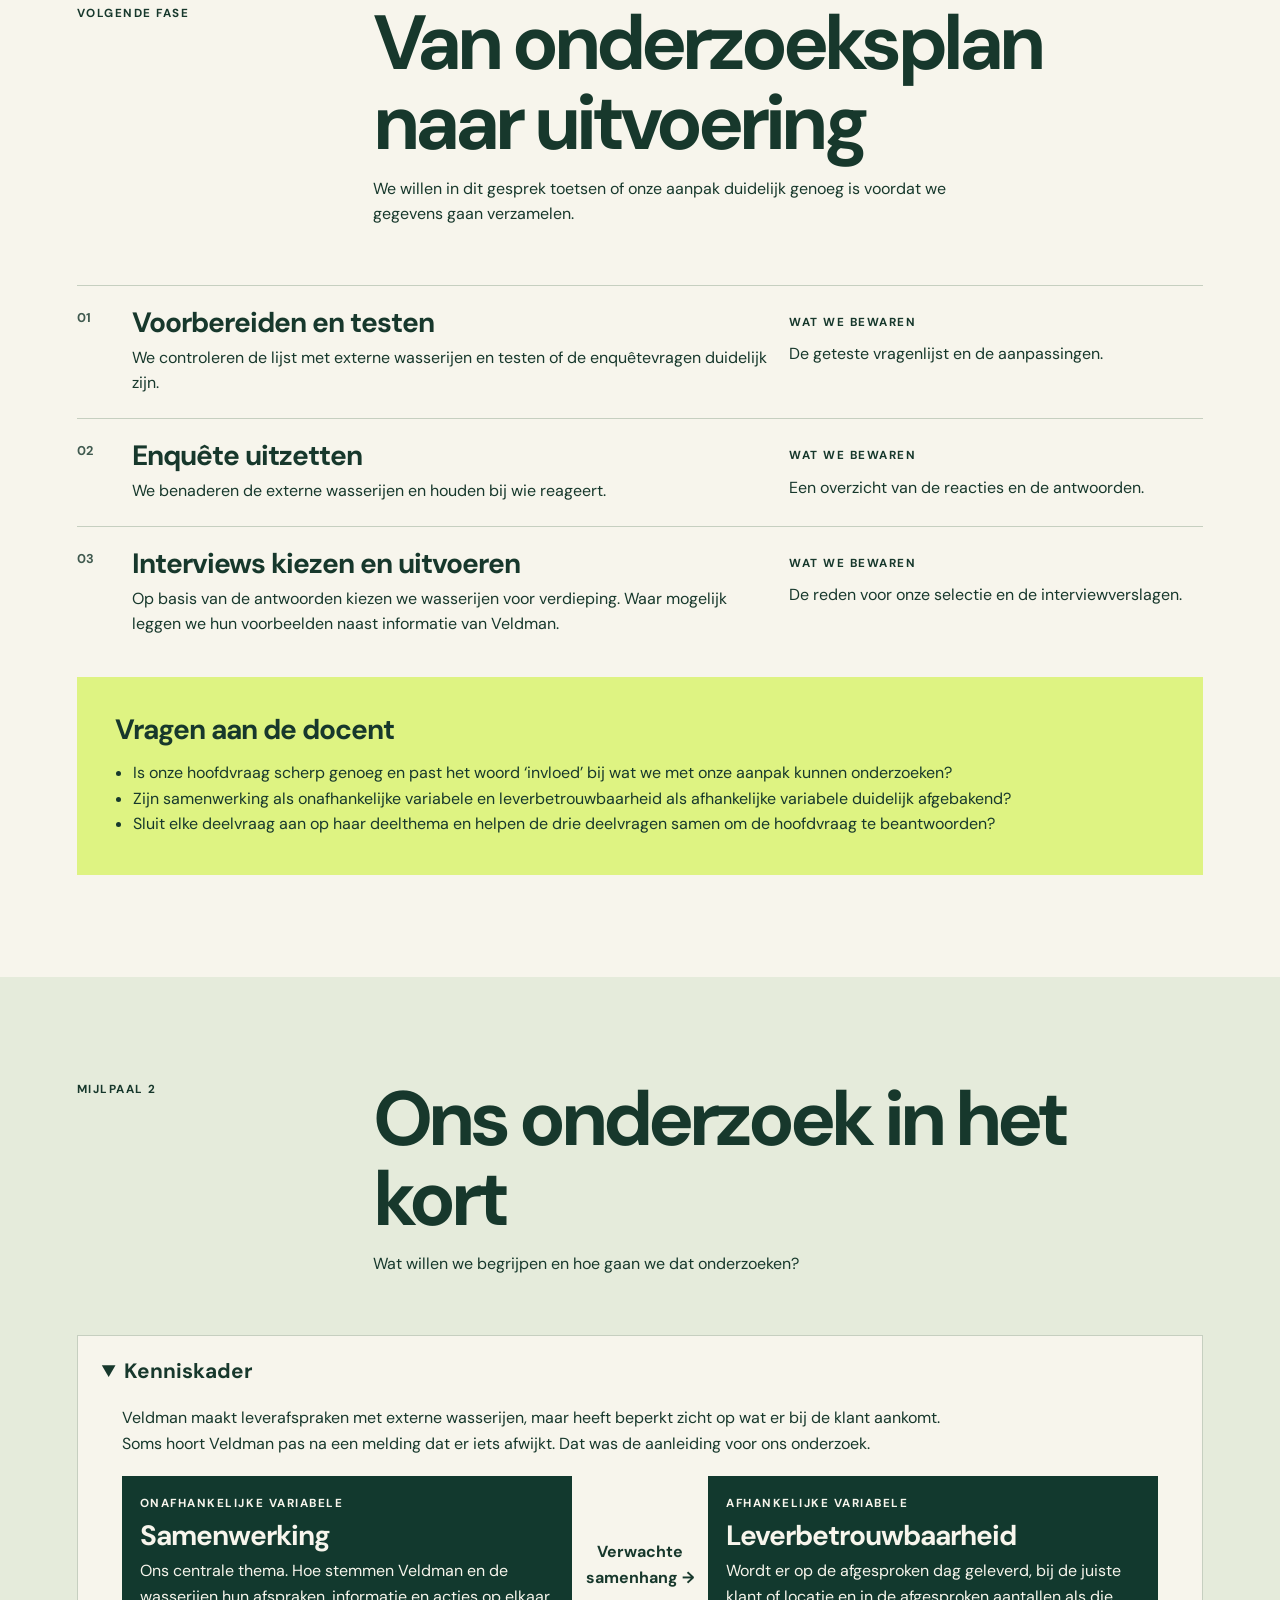
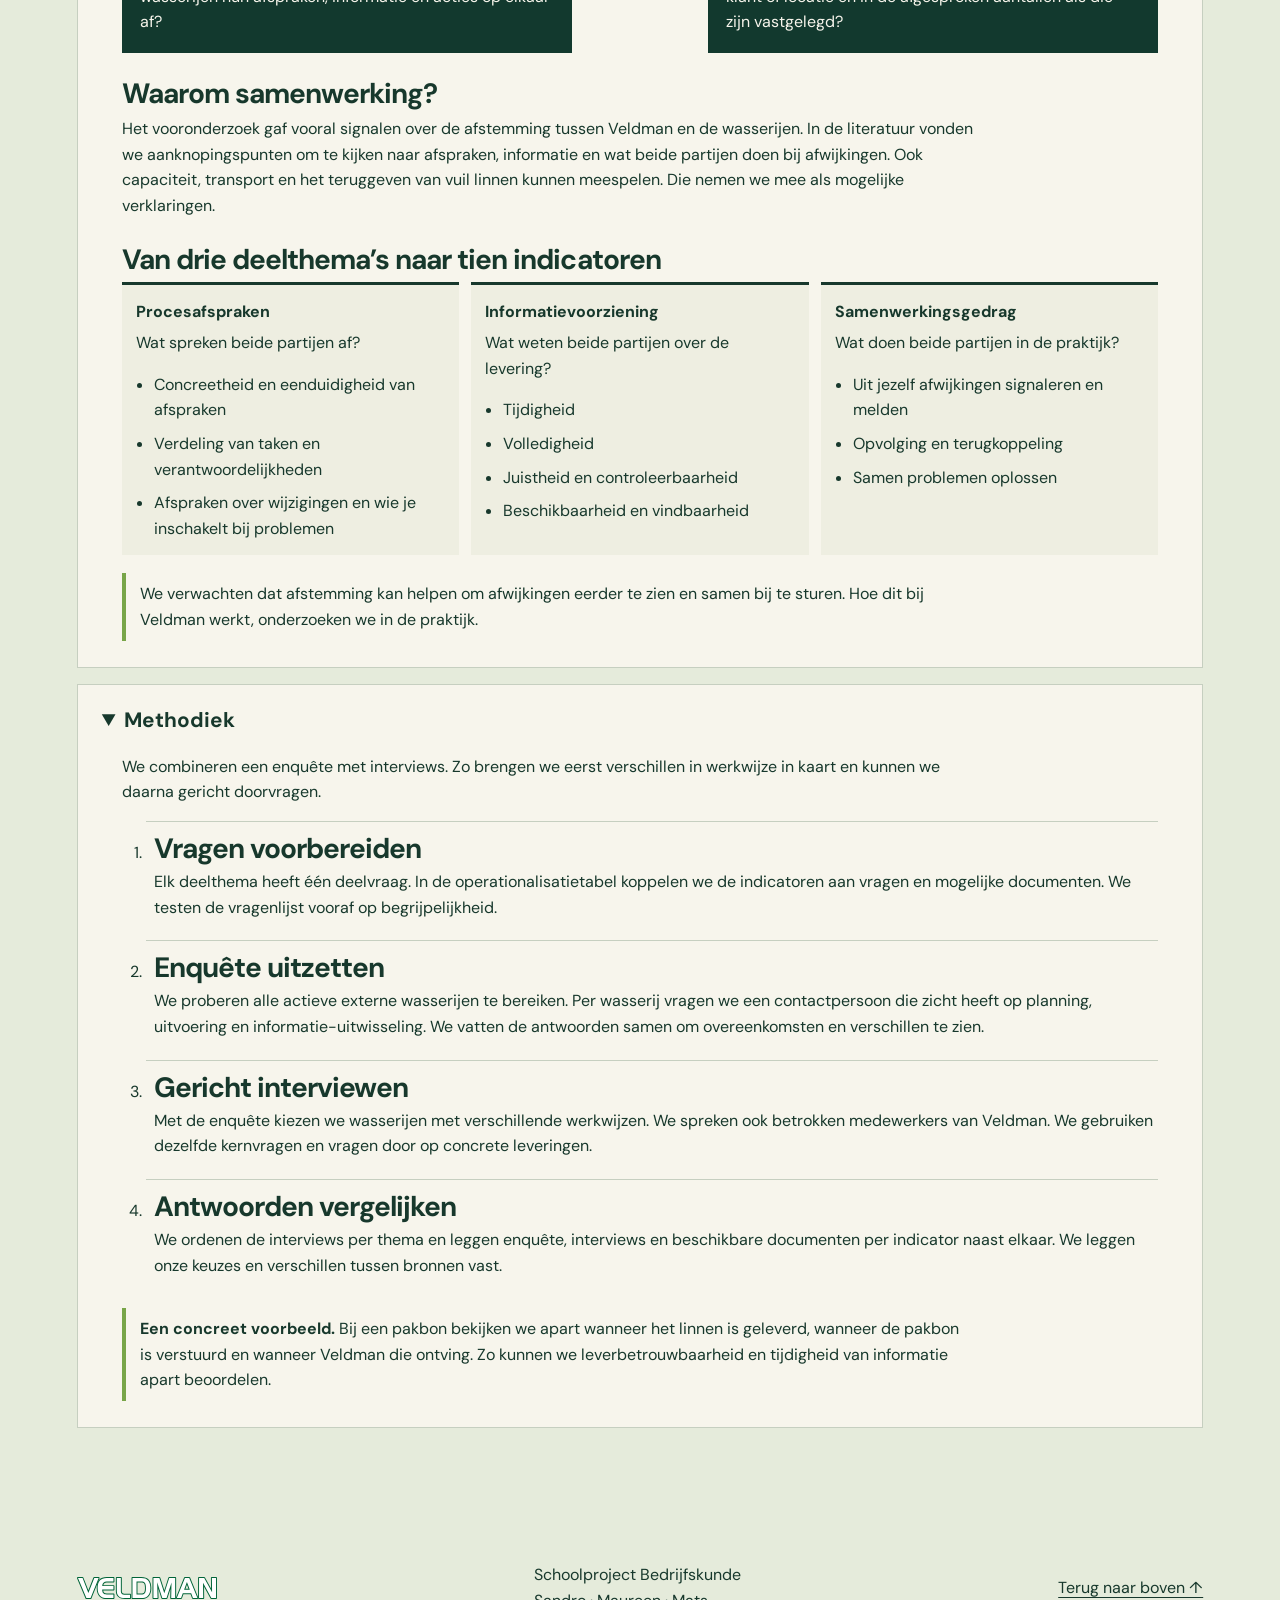
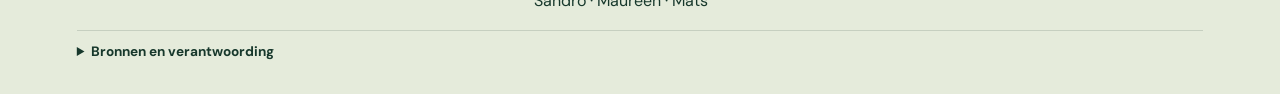
==== commit 1295475f: "Gebruik overal de term kenniskader" ====
--- a/mijlpaal-2-preview/index.html
+++ b/mijlpaal-2-preview/index.html
@@ -31,7 +31,7 @@
   <div class="hero-inner">
     <p class="eyebrow">Veldman Linnenverhuur · Bedrijfskunde</p>
     <h1>Voortgangs&shy;gesprek 2<span>.</span></h1>
-    <p>Van de feedback uit gesprek 1 naar het theoretisch kader, de methodiek en de kennisvideo.</p>
+    <p>Van de feedback uit gesprek 1 naar het kenniskader, de methodiek en de kennisvideo.</p>
     <a class="primary-link" href="#statusupdate">Begin bij de statusupdate <span aria-hidden="true">↓</span></a>
     <p class="byline">Sandro, Maureen en Mats</p>
   </div>
@@ -42,7 +42,7 @@
 <div class="update-body">
 <article class="update-row">
   <div class="update-row-title"><span class="update-index">01</span><h3>Wat we hebben bereikt</h3></div>
-  <div class="update-copy"><p>In gesprek 1 kregen we het advies om eerst het probleem te onderzoeken en daarna pas oplossingen te bedenken. We hebben de adviesvraag omgezet in een onderzoeksvraag over leverbetrouwbaarheid. Sindsdien hebben we het theoretisch kader en de methodiek uitgewerkt en een kennisvideo gemaakt. In het onderzoeksplan nemen we ook het perspectief van de externe wasserijen mee.</p></div>
+  <div class="update-copy"><p>In gesprek 1 kregen we het advies om eerst het probleem te onderzoeken en daarna pas oplossingen te bedenken. We hebben de adviesvraag omgezet in een onderzoeksvraag over leverbetrouwbaarheid. Sindsdien hebben we het kenniskader en de methodiek uitgewerkt en een kennisvideo gemaakt. In het onderzoeksplan nemen we ook het perspectief van de externe wasserijen mee.</p></div>
 </article>
 <article class="update-row">
   <div class="update-row-title"><span class="update-index">02</span><h3>Wat we hebben geleerd</h3></div>
@@ -51,7 +51,7 @@
 </article>
 <article class="update-row">
   <div class="update-row-title"><span class="update-index">03</span><h3>Wat we hebben aangepast</h3></div>
-  <div class="update-copy"><p>Op de poster laten we zien wie aan het theoretisch kader, de methodiek en de kennisvideo heeft gewerkt. We hebben ook de rollen gewisseld. Sandro is projectleider, Maureen procesbewaker en Mats kwaliteitsbewaker. Verder hebben we afgesproken dat de laatste controleur inlevert en dit in de groepsapp bevestigt.</p></div>
+  <div class="update-copy"><p>Op de poster laten we zien wie aan het kenniskader, de methodiek en de kennisvideo heeft gewerkt. We hebben ook de rollen gewisseld. Sandro is projectleider, Maureen procesbewaker en Mats kwaliteitsbewaker. Verder hebben we afgesproken dat de laatste controleur inlevert en dit in de groepsapp bevestigt.</p></div>
 </article>
 <article class="update-row">
   <div class="update-row-title"><span class="update-index">04</span><h3>Wat we anders gaan doen</h3></div>
@@ -64,9 +64,9 @@
 <section class="section exploration" id="verkenning">
 <div class="section-heading"><p class="eyebrow">Statusposter · Mijlpaal 2</p><div><h2>Dit hebben we gemaakt</h2></div></div>
 <div class="milestone-products">
-<article class="synthesis"><h3>Theoretisch kader</h3><p>In ons procesoverzicht en in gesprekken met Veldman zagen we dat vaste leverdagen vaak al waren afgesproken. Toch had Veldman beperkt zicht op de uitvoering en op afwijkingen. Daarom onderzochten we in de literatuur welke factoren met leverbetrouwbaarheid kunnen samenhangen.</p><details><summary>Waarom hebben we samenwerking gekozen?</summary><p>Capaciteit, transport en het teruggeven van vuil linnen kunnen ook meespelen. Samenwerking sluit het best aan bij wat we in het vooronderzoek tegenkwamen. Veldman en de wasserijen moeten hun afspraken, informatie en opvolging op elkaar afstemmen. Met die drie onderdelen hebben we het thema uitgewerkt.</p><ul><li><strong>Procesafspraken.</strong> Welke afspraken maken Veldman en de wasserij over leveren en het afhandelen van afwijkingen?</li><li><strong>Informatievoorziening.</strong> Welke informatie delen ze, bijvoorbeeld via een pakbon, en wanneer komt die aan?</li><li><strong>Samenwerkingsgedrag.</strong> Wie neemt initiatief om een afwijking te melden en op te volgen?</li></ul></details><p><a href="#kenniskader-in-het-kort" onclick="document.getElementById('kenniskader-in-het-kort').open = true">Ga naar het kenniskader ↓</a></p></article>
+<article class="synthesis"><h3>Kenniskader</h3><p>In ons procesoverzicht en in gesprekken met Veldman zagen we dat vaste leverdagen vaak al waren afgesproken. Toch had Veldman beperkt zicht op de uitvoering en op afwijkingen. Daarom onderzochten we in de literatuur welke factoren met leverbetrouwbaarheid kunnen samenhangen.</p><details><summary>Waarom hebben we samenwerking gekozen?</summary><p>Capaciteit, transport en het teruggeven van vuil linnen kunnen ook meespelen. Samenwerking sluit het best aan bij wat we in het vooronderzoek tegenkwamen. Veldman en de wasserijen moeten hun afspraken, informatie en opvolging op elkaar afstemmen. Met die drie onderdelen hebben we het thema uitgewerkt.</p><ul><li><strong>Procesafspraken.</strong> Welke afspraken maken Veldman en de wasserij over leveren en het afhandelen van afwijkingen?</li><li><strong>Informatievoorziening.</strong> Welke informatie delen ze, bijvoorbeeld via een pakbon, en wanneer komt die aan?</li><li><strong>Samenwerkingsgedrag.</strong> Wie neemt initiatief om een afwijking te melden en op te volgen?</li></ul></details><p><a href="#kenniskader-in-het-kort" onclick="document.getElementById('kenniskader-in-het-kort').open = true">Ga naar het kenniskader ↓</a></p></article>
 <article class="synthesis"><h3>Methodiek</h3><p>We hebben per deelvraag uitgewerkt wat we willen weten en bij wie we dat navragen. De operationalisatietabel koppelt de theorie aan concrete onderzoekspunten. Daarmee hebben we een conceptenquête en interviewopzet gemaakt.</p><details><summary>Waarom eerst een enquête?</summary><p>Met de enquête brengen we verschillen tussen wasserijen in kaart. Daarna kiezen we gericht wie we interviewen om die verschillen te begrijpen. Waar mogelijk vergelijken we antwoorden met documenten. Een late pakbon zegt bijvoorbeeld wanneer Veldman informatie kreeg. De leverdatum bekijken we apart.</p></details><p><a href="#methodiek-in-het-kort" onclick="document.getElementById('methodiek-in-het-kort').open = true">Ga naar de methodiek ↓</a></p></article>
-<article class="synthesis"><h3>Kennisvideo</h3><p>Voor de kennisvideo hebben we de uitleg uit het theoretisch kader omgezet in een verhaal met beeld en een vertelstem. We leggen uit waarom de gekozen theorie past bij Veldman.</p>
+<article class="synthesis"><h3>Kennisvideo</h3><p>Voor de kennisvideo hebben we de uitleg uit het kenniskader omgezet in een verhaal met beeld en een vertelstem. We leggen uit waarom de gekozen theorie past bij Veldman.</p>
 <div class="knowledge-player">
 <video aria-label="Kennisvideo Veldman Linnenverhuur" controls playsinline preload="metadata" poster="linnen.webp" src="kennisvideo.mp4">
   <a href="kennisvideo.mp4">Open de kennisvideo</a>
@@ -81,7 +81,7 @@
 <section class="team-section" id="team">
 <div class="section-heading"><p class="eyebrow">Samenwerking en persoonlijke ontwikkeling</p><div><h2>Onze rollen in deze fase</h2><p>We hebben het schrijfwerk en de video verdeeld. Tijdens het uitwerken gaven we elkaar feedback op de inhoud.</p></div></div>
 <div class="team-layout">
-<div class="person-tabs" role="tablist" aria-label="Kies een teamlid"><button type="button" role="tab" id="person-tab-0" aria-controls="person-0" aria-selected="true" tabindex="0"><strong>Sandro</strong><b aria-hidden="true">↗</b></button><button type="button" role="tab" id="person-tab-1" aria-controls="person-1" aria-selected="false" tabindex="-1"><strong>Maureen</strong><b aria-hidden="true">↗</b></button><button type="button" role="tab" id="person-tab-2" aria-controls="person-2" aria-selected="false" tabindex="-1"><strong>Mats</strong><b aria-hidden="true">↗</b></button></div><div class="person-panels"><article class="person-panel" id="person-0" role="tabpanel" aria-labelledby="person-tab-0" tabindex="0"><div><h3>Projectleider</h3></div><div class="week-copy"><p>Sandro werkte aan de kennisvideo en dacht mee over het theoretisch kader en de methodiek. Hij gaf tussendoor aan welke punten duidelijker konden. Als projectleider verdeelt hij taken en houdt hij het overzicht.</p></div></article><article class="person-panel" id="person-1" role="tabpanel" aria-labelledby="person-tab-1" tabindex="0" hidden><div><h3>Procesbewaker</h3></div><div class="week-copy"><p>Maureen werkte vooral aan het theoretisch kader en de methodiek. Als procesbewaker let ze op de afstemming. Een voorbeeld van die rol is afspreken wanneer we elkaars stukken bespreken.</p></div></article><article class="person-panel" id="person-2" role="tabpanel" aria-labelledby="person-tab-2" tabindex="0" hidden><div><h3>Kwaliteitsbewaker</h3></div><div class="week-copy"><p>Mats werkte vooral aan het theoretisch kader en de methodiek en gaf aan waar iets duidelijker kon. Als kwaliteitsbewaker let hij op de samenhang. Een voorbeeld van die rol is controleren of elke deelvraag past bij het bijbehorende thema.</p></div></article></div>
+<div class="person-tabs" role="tablist" aria-label="Kies een teamlid"><button type="button" role="tab" id="person-tab-0" aria-controls="person-0" aria-selected="true" tabindex="0"><strong>Sandro</strong><b aria-hidden="true">↗</b></button><button type="button" role="tab" id="person-tab-1" aria-controls="person-1" aria-selected="false" tabindex="-1"><strong>Maureen</strong><b aria-hidden="true">↗</b></button><button type="button" role="tab" id="person-tab-2" aria-controls="person-2" aria-selected="false" tabindex="-1"><strong>Mats</strong><b aria-hidden="true">↗</b></button></div><div class="person-panels"><article class="person-panel" id="person-0" role="tabpanel" aria-labelledby="person-tab-0" tabindex="0"><div><h3>Projectleider</h3></div><div class="week-copy"><p>Sandro werkte aan de kennisvideo en dacht mee over het kenniskader en de methodiek. Hij gaf tussendoor aan welke punten duidelijker konden. Als projectleider verdeelt hij taken en houdt hij het overzicht.</p></div></article><article class="person-panel" id="person-1" role="tabpanel" aria-labelledby="person-tab-1" tabindex="0" hidden><div><h3>Procesbewaker</h3></div><div class="week-copy"><p>Maureen werkte vooral aan het kenniskader en de methodiek. Als procesbewaker let ze op de afstemming. Een voorbeeld van die rol is afspreken wanneer we elkaars stukken bespreken.</p></div></article><article class="person-panel" id="person-2" role="tabpanel" aria-labelledby="person-tab-2" tabindex="0" hidden><div><h3>Kwaliteitsbewaker</h3></div><div class="week-copy"><p>Mats werkte vooral aan het kenniskader en de methodiek en gaf aan waar iets duidelijker kon. Als kwaliteitsbewaker let hij op de samenhang. Een voorbeeld van die rol is controleren of elke deelvraag past bij het bijbehorende thema.</p></div></article></div>
 </div>
 <div class="team-bottom">
 <div><h3>Onze werkafspraak</h3><p>De laatste controleur levert in en bevestigt dit in de groepsapp. We streven ernaar om één tot twee dagen vóór de deadline klaar te zijn.</p></div>
@@ -104,7 +104,7 @@
     <div><h2 id="onderzoek-titel">Ons onderzoek in het kort</h2><p>Wat willen we begrijpen en hoe gaan we dat onderzoeken?</p></div>
   </div>
   <details class="research-panel" id="kenniskader-in-het-kort" open>
-    <summary>Theoretisch kader</summary>
+    <summary>Kenniskader</summary>
     <div class="research-body">
       <p>Veldman maakt leverafspraken met externe wasserijen, maar heeft beperkt zicht op wat er bij de klant aankomt. Soms hoort Veldman pas na een melding dat er iets afwijkt. Dat was de aanleiding voor ons onderzoek.</p>
       <div class="research-model">
@@ -138,4 +138,4 @@
   </details>
 </section>
 </main>
-<footer><div class="footer-main"><img src="veldman.svg" width="140" alt="Veldman"><p>Schoolproject Bedrijfskunde<br>Sandro · Maureen · Mats</p><a href="#start">Terug naar boven ↑</a></div><details class="sources"><summary>Bronnen en verantwoording</summary><div><p>Studentenhandleiding (B01), feedback uit gesprek 1 (B15), uitleg kenniskader en methodiek (B16), voorbeeld centraal thema (B25), oorspronkelijke poster (B26), samenwerkingsgesprek uit fase 1 (B27), theoretisch kader en methodiek (B32), tussenmeting van de bedrijfsbegeleider (B33) en de dia voor gesprek 1 (B34). De bijdragen en rollen in fase 2 zijn door Sandro doorgegeven. AI hielp met tekst en opmaak.</p></div></details></footer></body></html>
+<footer><div class="footer-main"><img src="veldman.svg" width="140" alt="Veldman"><p>Schoolproject Bedrijfskunde<br>Sandro · Maureen · Mats</p><a href="#start">Terug naar boven ↑</a></div><details class="sources"><summary>Bronnen en verantwoording</summary><div><p>Studentenhandleiding (B01), feedback uit gesprek 1 (B15), uitleg kenniskader en methodiek (B16), voorbeeld centraal thema (B25), oorspronkelijke poster (B26), samenwerkingsgesprek uit fase 1 (B27), kenniskader en methodiek (B32), tussenmeting van de bedrijfsbegeleider (B33) en de dia voor gesprek 1 (B34). De bijdragen en rollen in fase 2 zijn door Sandro doorgegeven. AI hielp met tekst en opmaak.</p></div></details></footer></body></html>
